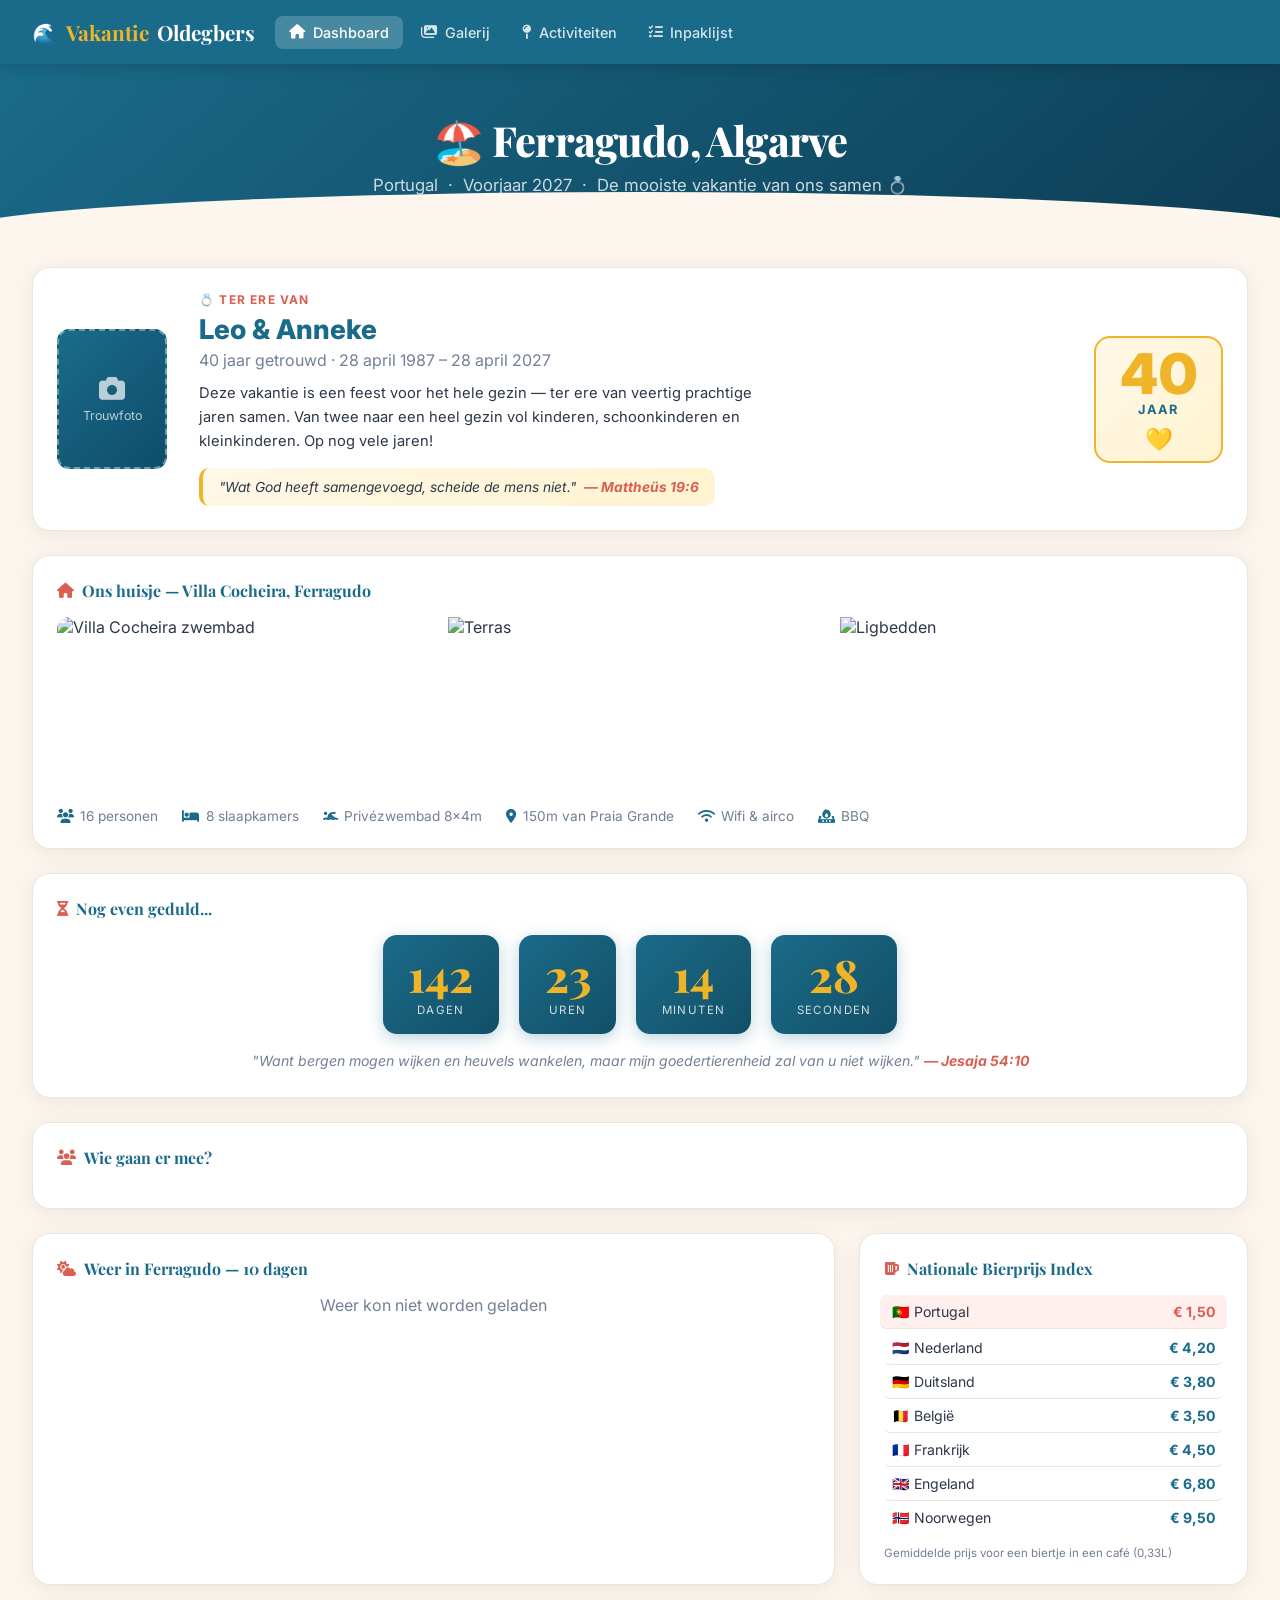
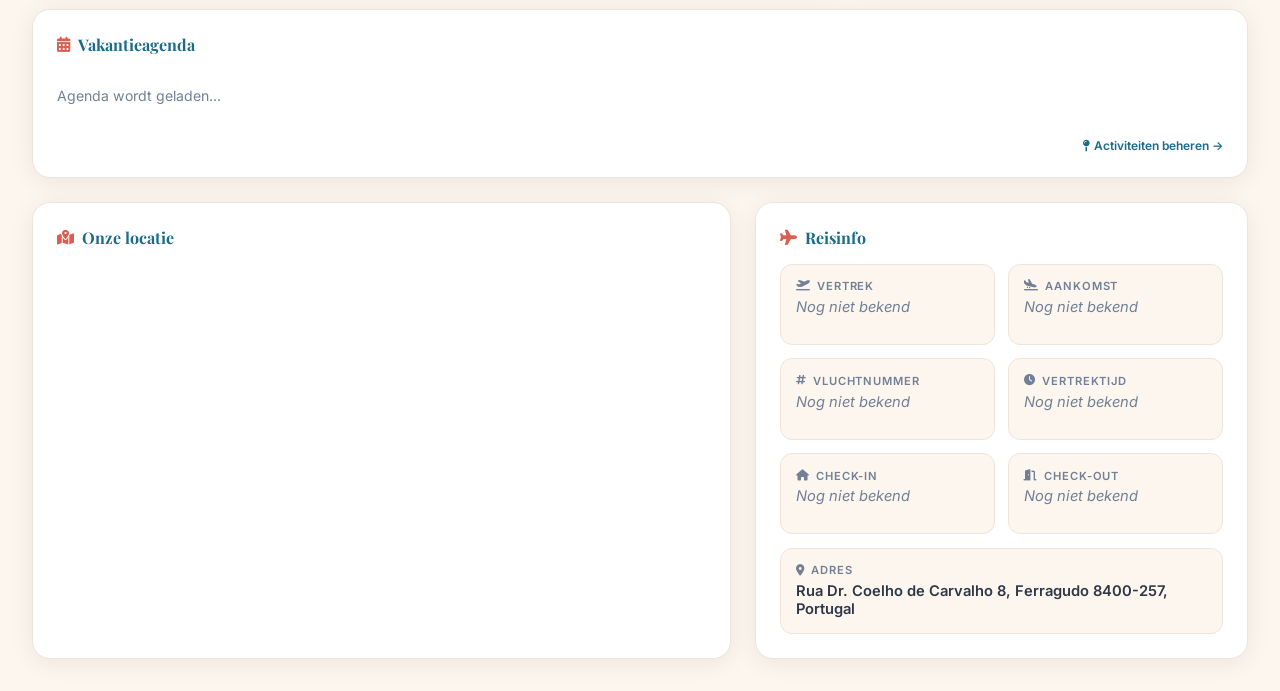
==== index.html @ ce7520d6 "Kaart uitzoomen tot Albufeira (zoom 10) Co-Authored-By: Claude Sonnet 4.6 <noreply@anthropic.com>" ====
<!DOCTYPE html>
<html lang="nl">
<head>
  <meta charset="UTF-8">
  <meta name="viewport" content="width=device-width, initial-scale=1.0">
  <title>Vakantie Oldegbers — Ferragudo 2027</title>
  <!-- PWA -->
  <link rel="manifest" href="manifest.json">
  <meta name="theme-color" content="#1A6B8A">
  <meta name="apple-mobile-web-app-capable" content="yes">
  <meta name="apple-mobile-web-app-status-bar-style" content="black-translucent">
  <meta name="apple-mobile-web-app-title" content="Vakantie">
  <link rel="apple-touch-icon" href="icons/icon.svg">
  <!-- Open Graph -->
  <meta property="og:title" content="Vakantie Oldegbers — Ferragudo 2027">
  <meta property="og:description" content="De familiepagina voor onze vakantie naar Ferragudo, Algarve! 🌊 Leo & Anneke 40 jaar getrouwd.">
  <meta property="og:image" content="https://villacocheira.com/wp-content/uploads/2018/09/Villa-Cocheira-Beach-House-Ferragudo-Pool-6-1.jpg">
  <meta property="og:url" content="https://vakantie.oldegbers.nl">
  <meta property="og:type" content="website">
  <meta property="og:locale" content="nl_NL">
  <meta name="twitter:card" content="summary_large_image">
  <link rel="preconnect" href="https://cdnjs.cloudflare.com">
  <link rel="preconnect" href="https://unpkg.com">
  <link rel="preconnect" href="https://api.open-meteo.com">
  <link rel="preconnect" href="https://tile.openstreetmap.org" crossorigin>
  <link rel="preconnect" href="https://fonts.googleapis.com">
  <link rel="preconnect" href="https://fonts.gstatic.com" crossorigin>
  <link rel="stylesheet" href="css/style.css">
  <link rel="stylesheet" href="https://unpkg.com/leaflet@1.9.4/dist/leaflet.css">
  <link rel="stylesheet" href="https://cdnjs.cloudflare.com/ajax/libs/font-awesome/6.5.0/css/all.min.css">
</head>
<body>

<nav>
  <a href="index.html" class="logo">🌊 <span>Vakantie</span> Oldegbers</a>
  <a href="index.html" class="nav-link active"><i class="fa fa-house"></i> Dashboard</a>
  <a href="gallery.html" class="nav-link"><i class="fa fa-images"></i> Galerij</a>
  <a href="activities.html" class="nav-link"><i class="fa fa-map-pin"></i> Activiteiten</a>
  <a href="checklist.html" class="nav-link"><i class="fa fa-list-check"></i> Inpaklijst</a>
</nav>

<div class="hero">
  <h1>🏖️ Ferragudo, Algarve</h1>
  <p>Portugal &nbsp;·&nbsp; Voorjaar 2027 &nbsp;·&nbsp; De mooiste vakantie van ons samen 💍</p>
</div>

<div class="container">
  <div class="dashboard-grid">

    <!-- JUBILEUM -->
    <div class="card jubileum-card" style="grid-column:span 12;">
      <div class="jubileum-inner" style="display:flex;align-items:center;gap:2rem;">
        <div style="position:relative;flex-shrink:0;cursor:pointer;" id="trouwfoto-wrap" title="Klik om trouwfoto toe te voegen">
          <div id="trouwfoto-placeholder" style="width:110px;height:140px;border-radius:12px;background:linear-gradient(135deg,var(--primary),#0e4d6b);display:flex;flex-direction:column;align-items:center;justify-content:center;color:rgba(255,255,255,0.7);font-size:0.78rem;gap:0.4rem;border:2px dashed rgba(255,255,255,0.4);">
            <i class="fa fa-camera" style="font-size:1.6rem;"></i>
            <span>Trouwfoto</span>
          </div>
          <img id="trouwfoto-img" src="" alt="Trouwfoto" style="display:none;width:110px;height:140px;border-radius:12px;object-fit:cover;box-shadow:0 4px 16px rgba(0,0,0,0.2);">
          <input type="file" id="trouwfoto-upload" accept="image/*" style="display:none">
        </div>
        <div style="flex:1;min-width:0;">
          <div style="font-size:0.75rem;text-transform:uppercase;letter-spacing:0.1em;color:var(--secondary);font-weight:700;margin-bottom:0.35rem;">💍 Ter ere van</div>
          <h2 style="font-size:1.7rem;font-weight:800;color:var(--primary);margin-bottom:0.25rem;">Leo & Anneke</h2>
          <div style="font-size:1rem;color:var(--text-light);margin-bottom:0.7rem;">40 jaar getrouwd · 28 april 1987 – 28 april 2027</div>
          <p style="color:var(--text);font-size:0.92rem;line-height:1.65;max-width:580px;">
            Deze vakantie is een feest voor het hele gezin — ter ere van veertig prachtige jaren samen.
            Van twee naar een heel gezin vol kinderen, schoonkinderen en kleinkinderen. Op nog vele jaren!
          </p>
          <div style="margin-top:0.9rem;padding:0.7rem 1rem;background:linear-gradient(135deg,#FFF8E7,#FFF3D0);border-radius:10px;border-left:4px solid var(--accent);display:inline-block;font-style:italic;font-size:0.86rem;color:var(--text);">
            "Wat God heeft samengevoegd, scheide de mens niet." &nbsp;<strong style="color:var(--secondary)">— Mattheüs 19:6</strong>
          </div>
        </div>
        <div class="jubileum-badge" style="text-align:center;flex-shrink:0;padding:0.5rem 1.5rem;background:linear-gradient(135deg,#FFF8E7,#FFF3D0);border-radius:16px;border:2px solid var(--accent);">
          <div style="font-size:3.5rem;font-weight:900;color:var(--accent);line-height:1;">40</div>
          <div style="font-size:0.8rem;font-weight:700;color:var(--primary);text-transform:uppercase;letter-spacing:0.1em;">jaar</div>
          <div style="margin-top:0.5rem;font-size:1.4rem;">💛</div>
        </div>
      </div>
    </div>

    <!-- ONS HUISJE -->
    <div class="card" style="grid-column:span 12;">
      <div class="card-title"><i class="fa fa-house"></i> Ons huisje — Villa Cocheira, Ferragudo</div>
      <div class="foto-strip">
        <img src="https://villacocheira.com/wp-content/uploads/2018/09/Villa-Cocheira-Beach-House-Ferragudo-Pool-6-1.jpg" alt="Villa Cocheira zwembad">
        <img src="https://villacocheira.com/wp-content/uploads/2018/09/Villa-Cocheira-Beach-House-Ferragudo-Terrace-5.jpg" alt="Terras">
        <img src="https://villacocheira.com/wp-content/uploads/2018/09/Villa-Cocheira-Beach-House-Ferragudo-Sunbeds.jpg" alt="Ligbedden">
      </div>
      <div style="display:flex;flex-wrap:wrap;gap:1.5rem;color:var(--text-light);font-size:0.85rem;">
        <div><i class="fa fa-users" style="color:var(--primary);margin-right:0.4rem;"></i>16 personen</div>
        <div><i class="fa fa-bed" style="color:var(--primary);margin-right:0.4rem;"></i>8 slaapkamers</div>
        <div><i class="fa fa-person-swimming" style="color:var(--primary);margin-right:0.4rem;"></i>Privézwembad 8×4m</div>
        <div><i class="fa fa-location-dot" style="color:var(--primary);margin-right:0.4rem;"></i>150m van Praia Grande</div>
        <div><i class="fa fa-wifi" style="color:var(--primary);margin-right:0.4rem;"></i>Wifi & airco</div>
        <div><i class="fa fa-fire-burner" style="color:var(--primary);margin-right:0.4rem;"></i>BBQ</div>
      </div>
    </div>

    <!-- AFTELTIMER -->
    <div class="card countdown-card">
      <div class="card-title"><i class="fa fa-hourglass-half"></i> Nog even geduld...</div>
      <div class="countdown-inner">
        <div class="countdown-unit"><div class="num" id="cd-dagen">--</div><div class="label">dagen</div></div>
        <div class="countdown-unit"><div class="num" id="cd-uren">--</div><div class="label">uren</div></div>
        <div class="countdown-unit"><div class="num" id="cd-min">--</div><div class="label">minuten</div></div>
        <div class="countdown-unit"><div class="num" id="cd-sec">--</div><div class="label">seconden</div></div>
      </div>
      <div class="quote-bar" id="dagelijks-quote"></div>
    </div>

    <!-- DEELNEMERS -->
    <div class="card deelnemers-card">
      <div class="card-title"><i class="fa fa-users"></i> Wie gaan er mee?</div>
      <div class="deelnemers-grid" id="deelnemers-grid">
        <!-- Gegenereerd door JS -->
      </div>
    </div>

    <!-- WEER -->
    <div class="card weer-card">
      <div class="card-title"><i class="fa fa-cloud-sun"></i> Weer in Ferragudo — 10 dagen</div>
      <div class="weer-grid" id="weer-grid">
        <div style="grid-column:span 5;text-align:center;color:var(--text-light);padding:2rem;">Weer wordt geladen...</div>
      </div>
      <div class="weer-refresh" id="weer-refresh-info"></div>
    </div>

    <!-- BIER INDEX -->
    <div class="card bier-card">
      <div class="card-title"><i class="fa fa-beer-mug-empty"></i> Nationale Bierprijs Index</div>
      <ul class="bier-list">
        <li class="highlight"><span class="land">🇵🇹 Portugal</span><span class="prijs">€ 1,50</span></li>
        <li><span class="land">🇳🇱 Nederland</span><span class="prijs">€ 4,20</span></li>
        <li><span class="land">🇩🇪 Duitsland</span><span class="prijs">€ 3,80</span></li>
        <li><span class="land">🇧🇪 België</span><span class="prijs">€ 3,50</span></li>
        <li><span class="land">🇫🇷 Frankrijk</span><span class="prijs">€ 4,50</span></li>
        <li><span class="land">🇬🇧 Engeland</span><span class="prijs">€ 6,80</span></li>
        <li><span class="land">🇳🇴 Noorwegen</span><span class="prijs">€ 9,50</span></li>
      </ul>
      <div style="font-size:0.72rem;color:var(--text-light);margin-top:0.75rem;">Gemiddelde prijs voor een biertje in een café (0,33L)</div>
    </div>

    <!-- VAKANTIEAGENDA -->
    <div class="card" style="grid-column:span 12;">
      <div class="card-title"><i class="fa fa-calendar-days"></i> Vakantieagenda</div>
      <div class="agenda-strip" id="agenda-strip">
        <div style="color:var(--text-light);font-size:0.88rem;padding:1rem 0;">Agenda wordt geladen...</div>
      </div>
      <div style="font-size:0.75rem;color:var(--text-light);margin-top:0.6rem;text-align:right;">
        <a href="activities.html" style="color:var(--primary);text-decoration:none;font-weight:600;">
          <i class="fa fa-map-pin"></i> Activiteiten beheren →
        </a>
      </div>
    </div>

    <!-- KAART -->
    <div class="card kaart-card">
      <div class="card-title"><i class="fa fa-map-location-dot"></i> Onze locatie</div>
      <div id="map"></div>
    </div>

    <!-- REISINFO -->
    <div class="card reisinfo-card">
      <div class="card-title"><i class="fa fa-plane"></i> Reisinfo</div>
      <div class="reisinfo-grid">
        <div class="reisinfo-item" data-sleutel="reisinfo_vertrek">
          <div class="ri-label"><i class="fa fa-plane-departure"></i> Vertrek</div>
          <div class="ri-value placeholder" id="ri-vertrek">Nog niet bekend</div>
          <div class="ri-edit-hint"><i class="fa fa-pen"></i> klik om te bewerken</div>
        </div>
        <div class="reisinfo-item" data-sleutel="reisinfo_aankomst">
          <div class="ri-label"><i class="fa fa-plane-arrival"></i> Aankomst</div>
          <div class="ri-value placeholder" id="ri-aankomst">Nog niet bekend</div>
          <div class="ri-edit-hint"><i class="fa fa-pen"></i> klik om te bewerken</div>
        </div>
        <div class="reisinfo-item" data-sleutel="reisinfo_vlucht">
          <div class="ri-label"><i class="fa fa-hashtag"></i> Vluchtnummer</div>
          <div class="ri-value placeholder" id="ri-vlucht">Nog niet bekend</div>
          <div class="ri-edit-hint"><i class="fa fa-pen"></i> klik om te bewerken</div>
        </div>
        <div class="reisinfo-item" data-sleutel="reisinfo_tijd">
          <div class="ri-label"><i class="fa fa-clock"></i> Vertrektijd</div>
          <div class="ri-value placeholder" id="ri-tijd">Nog niet bekend</div>
          <div class="ri-edit-hint"><i class="fa fa-pen"></i> klik om te bewerken</div>
        </div>
        <div class="reisinfo-item" data-sleutel="reisinfo_checkin">
          <div class="ri-label"><i class="fa fa-house"></i> Check-in</div>
          <div class="ri-value placeholder" id="ri-checkin">Nog niet bekend</div>
          <div class="ri-edit-hint"><i class="fa fa-pen"></i> klik om te bewerken</div>
        </div>
        <div class="reisinfo-item" data-sleutel="reisinfo_checkout">
          <div class="ri-label"><i class="fa fa-door-open"></i> Check-out</div>
          <div class="ri-value placeholder" id="ri-checkout">Nog niet bekend</div>
          <div class="ri-edit-hint"><i class="fa fa-pen"></i> klik om te bewerken</div>
        </div>
        <div class="reisinfo-item" style="grid-column:span 2;">
          <div class="ri-label"><i class="fa fa-location-dot"></i> Adres</div>
          <div class="ri-value">Rua Dr. Coelho de Carvalho 8, Ferragudo 8400-257, Portugal</div>
        </div>
      </div>
    </div>

  </div>
</div>

<script src="https://cdn.jsdelivr.net/npm/@supabase/supabase-js@2"></script>
<script src="js/config.js"></script>
<script src="js/app.js"></script>
<script src="https://unpkg.com/leaflet@1.9.4/dist/leaflet.js"></script>
<script>
// ---- TROUWFOTO ----
(async () => {
  const { data } = await db.from('instellingen').select('waarde').eq('sleutel','trouwfoto').single();
  if (data?.waarde) {
    document.getElementById('trouwfoto-img').src = data.waarde;
    document.getElementById('trouwfoto-img').style.display = 'block';
    document.getElementById('trouwfoto-placeholder').style.display = 'none';
  }
})();
document.getElementById('trouwfoto-wrap').addEventListener('click', () =>
  document.getElementById('trouwfoto-upload').click());
document.getElementById('trouwfoto-upload').addEventListener('change', async e => {
  const file = e.target.files[0];
  if (!file) return;
  const url = await uploadFoto('trouw', file);
  await db.from('instellingen').upsert({ sleutel: 'trouwfoto', waarde: url });
  document.getElementById('trouwfoto-img').src = url;
  document.getElementById('trouwfoto-img').style.display = 'block';
  document.getElementById('trouwfoto-placeholder').style.display = 'none';
});

// ---- COUNTDOWN ----
function updateCountdown() {
  const nu = new Date();
  const diff = VERTREKDATUM - nu;
  if (diff <= 0) {
    document.getElementById('cd-dagen').textContent = '🎉';
    document.getElementById('cd-uren').textContent = '🌊';
    document.getElementById('cd-min').textContent = '☀️';
    document.getElementById('cd-sec').textContent = '🍺';
    return;
  }
  const dagen = Math.floor(diff / 86400000);
  const uren  = Math.floor((diff % 86400000) / 3600000);
  const min   = Math.floor((diff % 3600000) / 60000);
  const sec   = Math.floor((diff % 60000) / 1000);
  document.getElementById('cd-dagen').textContent = String(dagen).padStart(2,'0');
  document.getElementById('cd-uren').textContent  = String(uren).padStart(2,'0');
  document.getElementById('cd-min').textContent   = String(min).padStart(2,'0');
  document.getElementById('cd-sec').textContent   = String(sec).padStart(2,'0');
}
setInterval(updateCountdown, 1000);
updateCountdown();

// ---- QUOTE ----
const q = getDagelijkseQuote();
document.getElementById('dagelijks-quote').innerHTML =
  `"${q.tekst}" <strong>— ${q.ref}</strong>`;

// ---- DEELNEMERS ----
let deelnemers = [];

async function laadDeelnemers() {
  const { data } = await db.from('deelnemers').select('*').order('id');
  deelnemers = data || [];
  renderDeelnemers();
}

function renderDeelnemers() {
  const grid = document.getElementById('deelnemers-grid');
  grid.innerHTML = '';
  deelnemers.forEach(d => {
    const el = document.createElement('div');
    el.className = 'deelnemer';
    el.innerHTML = d.foto_url
      ? `<img class="deelnemer-avatar" src="${d.foto_url}" alt="${d.naam}">`
      : `<div class="avatar-placeholder">${d.naam[0]}</div>`;
    el.innerHTML += `
      <div class="deelnemer-name">${d.naam}</div>
      <div class="upload-hint">📷 klik voor foto</div>
      <input type="file" class="deelnemer-upload" accept="image/*">
    `;
    el.querySelector('.deelnemer-upload').addEventListener('change', e => uploadProfielfoto(e, d.id));
    el.addEventListener('click', () => el.querySelector('.deelnemer-upload').click());
    grid.appendChild(el);
  });
}

async function uploadProfielfoto(e, id) {
  const file = e.target.files[0];
  if (!file) return;
  const url = await uploadFoto('profiel', file);
  await db.from('deelnemers').update({ foto_url: url }).eq('id', id);
  laadDeelnemers();
}
laadDeelnemers();

// ---- WEER ----
async function laadWeer() {
  const cacheKey = 'vakantie_weer_cache';
  const cacheTime = 'vakantie_weer_tijd';
  const nu = Date.now();
  const laatste = parseInt(localStorage.getItem(cacheTime) || '0');
  const heeftCache = localStorage.getItem(cacheKey);

  // Refresh alleen als ouder dan 1 uur (of elke ochtend)
  if (heeftCache && (nu - laatste) < 3600000) {
    renderWeer(JSON.parse(heeftCache));
    return;
  }

  try {
    const url = `https://api.open-meteo.com/v1/forecast?latitude=${LOCATIE.lat}&longitude=${LOCATIE.lng}&daily=weather_code,temperature_2m_max,temperature_2m_min,precipitation_probability_max&timezone=Europe%2FLisbon&forecast_days=10`;
    const res = await fetch(url);
    const data = await res.json();
    localStorage.setItem(cacheKey, JSON.stringify(data));
    localStorage.setItem(cacheTime, String(nu));
    renderWeer(data);
    document.getElementById('weer-refresh-info').textContent =
      `Bijgewerkt: ${new Date().toLocaleString('nl-NL')} · ververs elke ochtend om 07:00`;
  } catch {
    document.getElementById('weer-grid').innerHTML =
      '<div style="grid-column:span 5;text-align:center;color:var(--text-light)">Weer kon niet worden geladen</div>';
  }
}

function renderWeer(data) {
  const grid = document.getElementById('weer-grid');
  grid.innerHTML = '';
  const d = data.daily;
  for (let i = 0; i < 10; i++) {
    const { dag, datum } = formatDatum(d.time[i]);
    const div = document.createElement('div');
    div.className = 'weer-dag';
    div.innerHTML = `
      <div class="dag-naam">${dag}</div>
      <div class="datum">${datum}</div>
      <div class="icon">${weerIcon(d.weather_code[i])}</div>
      <div class="temp-max">${Math.round(d.temperature_2m_max[i])}°</div>
      <div class="temp-min">${Math.round(d.temperature_2m_min[i])}°</div>
      <div class="regen">💧 ${d.precipitation_probability_max[i]}%</div>
    `;
    grid.appendChild(div);
  }
  document.getElementById('weer-refresh-info').textContent =
    `Bijgewerkt: ${new Date(parseInt(localStorage.getItem('vakantie_weer_tijd'))).toLocaleString('nl-NL')}`;
}

laadWeer();

// Elke dag om 07:00 refreshen
function planeerWeerRefresh() {
  const nu = new Date();
  const morgen07 = new Date(nu);
  morgen07.setHours(7, 0, 0, 0);
  if (nu >= morgen07) morgen07.setDate(morgen07.getDate() + 1);
  const msNaar07 = morgen07 - nu;
  setTimeout(() => {
    localStorage.removeItem('vakantie_weer_tijd'); // force refresh
    laadWeer();
    setInterval(() => { localStorage.removeItem('vakantie_weer_tijd'); laadWeer(); }, 86400000);
  }, msNaar07);
}
planeerWeerRefresh();

// ---- KAART ----
const map = L.map('map').setView([37.105, -8.38], 10);
L.tileLayer('https://{s}.tile.openstreetmap.org/{z}/{x}/{y}.png', {
  attribution: '© OpenStreetMap'
}).addTo(map);

const huisIcon = L.divIcon({
  html: '<div style="font-size:2rem;filter:drop-shadow(0 2px 4px rgba(0,0,0,0.4))">🏠</div>',
  className: '',
  iconSize: [36, 36],
  iconAnchor: [18, 36],
});
L.marker([LOCATIE.lat, LOCATIE.lng], { icon: huisIcon })
  .addTo(map)
  .bindPopup('<strong>Ons huisje</strong><br>Ferragudo, Algarve, Portugal')
  .openPopup();

// ---- REISINFO ----
const REISINFO_VELDEN = [
  { id: 'ri-vertrek',  sleutel: 'reisinfo_vertrek' },
  { id: 'ri-aankomst', sleutel: 'reisinfo_aankomst' },
  { id: 'ri-vlucht',   sleutel: 'reisinfo_vlucht' },
  { id: 'ri-tijd',     sleutel: 'reisinfo_tijd' },
  { id: 'ri-checkin',  sleutel: 'reisinfo_checkin' },
  { id: 'ri-checkout', sleutel: 'reisinfo_checkout' },
];

async function laadReisinfo() {
  const sleutels = REISINFO_VELDEN.map(v => v.sleutel);
  const { data } = await db.from('instellingen').select('sleutel, waarde').in('sleutel', sleutels);
  (data || []).forEach(r => {
    const veld = REISINFO_VELDEN.find(v => v.sleutel === r.sleutel);
    if (!veld || !r.waarde) return;
    const el = document.getElementById(veld.id);
    if (el) { el.textContent = r.waarde; el.classList.remove('placeholder'); }
  });
}

function initReisinfoBewerkbaar() {
  document.querySelectorAll('.reisinfo-item[data-sleutel]').forEach(item => {
    item.addEventListener('click', () => {
      const sleutel = item.dataset.sleutel;
      const veld = REISINFO_VELDEN.find(v => v.sleutel === sleutel);
      if (!veld) return;
      const waardeEl = document.getElementById(veld.id);
      if (!waardeEl || item.querySelector('.ri-inline-input')) return; // al in edit

      const huidigeWaarde = waardeEl.classList.contains('placeholder') ? '' : waardeEl.textContent;
      const input = document.createElement('input');
      input.type = 'text';
      input.className = 'ri-inline-input';
      input.value = huidigeWaarde;
      input.placeholder = 'Typ hier...';
      waardeEl.replaceWith(input);
      input.focus();
      input.select();

      async function slaOp() {
        const waarde = input.value.trim();
        await db.from('instellingen').upsert({ sleutel, waarde }, { onConflict: 'sleutel' });
        const nieuweEl = document.createElement('div');
        nieuweEl.className = 'ri-value' + (waarde ? '' : ' placeholder');
        nieuweEl.id = veld.id;
        nieuweEl.textContent = waarde || 'Nog niet bekend';
        input.replaceWith(nieuweEl);
      }
      input.addEventListener('blur', slaOp);
      input.addEventListener('keydown', e => { if (e.key === 'Enter') { e.preventDefault(); input.blur(); } });
    });
  });
}
laadReisinfo();
initReisinfoBewerkbaar();

// ---- VAKANTIEAGENDA ----
async function laadAgenda() {
  const VERTREK = new Date('2027-04-28');
  const TERUG   = new Date('2027-05-05');

  const [{ data: activiteiten }, { data: notities }] = await Promise.all([
    db.from('activiteiten').select('naam, datum, categorie'),
    db.from('agenda_notities').select('datum, notitie'),
  ]);

  const actMap = {};
  (activiteiten || []).forEach(a => {
    if (!a.datum) return;
    const d = a.datum.slice(0, 10);
    if (!actMap[d]) actMap[d] = [];
    actMap[d].push(a);
  });

  const notitieMap = {};
  (notities || []).forEach(n => { notitieMap[n.datum] = n.notitie || ''; });

  const strip = document.getElementById('agenda-strip');
  strip.innerHTML = '';

  const dagNamen = ['zo','ma','di','wo','do','vr','za'];
  const maandNamen = ['jan','feb','mrt','apr','mei','jun','jul','aug','sep','okt','nov','dec'];

  let dag = new Date(VERTREK);
  let i = 0;
  while (dag <= TERUG) {
    const dateStr = dag.toISOString().slice(0, 10);
    const actsOpDag = actMap[dateStr] || [];
    const isEerste = i === 0;
    const isLaatste = dag.getTime() === TERUG.getTime();

    const el = document.createElement('div');
    el.className = 'agenda-dag' + (isEerste ? ' eerste' : isLaatste ? ' laatste' : '');

    let labelHtml = '';
    if (isEerste) labelHtml = `<div class="agenda-dag-label" style="color:var(--accent);">✈️ Vertrek</div>`;
    else if (isLaatste) labelHtml = `<div class="agenda-dag-label" style="color:var(--secondary);">🏠 Terug</div>`;
    else labelHtml = `<div class="agenda-dag-naam">${dagNamen[dag.getDay()]}</div>`;

    const actsHtml = actsOpDag.length
      ? actsOpDag.slice(0, 3).map(a =>
          `<div class="agenda-activiteit-pill">${a.categorie || '📍'} ${a.naam}</div>`
        ).join('')
      : `<div class="agenda-dag-leeg">Vrij</div>`;

    el.innerHTML = `
      ${labelHtml}
      <div class="agenda-dag-datum">${dag.getDate()} ${maandNamen[dag.getMonth()]}</div>
      <div class="agenda-dag-activiteiten">${actsHtml}</div>
      <textarea class="agenda-notitie-input" placeholder="📝 notitie..." rows="1">${notitieMap[dateStr] || ''}</textarea>
    `;

    // Notitie opslaan op blur
    const textarea = el.querySelector('.agenda-notitie-input');
    const ds = dateStr; // Closure
    textarea.addEventListener('click', e => e.stopPropagation());
    textarea.addEventListener('blur', async () => {
      const tekst = textarea.value.trim();
      if (tekst !== (notitieMap[ds] || '')) {
        await db.from('agenda_notities').upsert(
          { datum: ds, notitie: tekst },
          { onConflict: 'datum' }
        );
        notitieMap[ds] = tekst;
      }
    });
    textarea.addEventListener('keydown', e => {
      if (e.key === 'Enter' && !e.shiftKey) { e.preventDefault(); textarea.blur(); }
    });

    strip.appendChild(el);
    dag.setDate(dag.getDate() + 1);
    i++;
  }
}
laadAgenda();

async function laadActiviteitPins() {
  const { data } = await db.from('activiteiten').select('naam, lat, lng, categorie, datum');
  (data || []).forEach(a => {
    if (a.lat && a.lng) {
      L.marker([a.lat, a.lng], {
        icon: L.divIcon({
          html: `<div style="font-size:1.6rem;filter:drop-shadow(0 2px 4px rgba(0,0,0,0.3))">${a.categorie || '📍'}</div>`,
          className: '', iconSize: [28,28], iconAnchor: [14,28],
        })
      }).addTo(map).bindPopup(`<strong>${a.naam}</strong>${a.datum ? '<br>' + new Date(a.datum).toLocaleDateString('nl-NL') : ''}`);
    }
  });
}
laadActiviteitPins();
</script>

<nav class="mob-nav">
  <a href="index.html" class="active"><i class="fa fa-house"></i><span>Dashboard</span></a>
  <a href="gallery.html"><i class="fa fa-images"></i><span>Galerij</span></a>
  <a href="activities.html"><i class="fa fa-map-pin"></i><span>Activiteiten</span></a>
  <a href="checklist.html"><i class="fa fa-list-check"></i><span>Inpaklijst</span></a>
</nav>
</body>
</html>
---- css/style.css ----
@import url('https://fonts.googleapis.com/css2?family=Playfair+Display:wght@400;600;700;800&family=Inter:wght@400;500;600;700&display=swap');

:root {
  --bg: #FDF6EF;
  --primary: #1A6B8A;
  --primary-dark: #134f66;
  --secondary: #D95F52;
  --accent: #F0B429;
  --text: #2D3748;
  --text-light: #718096;
  --card: #FFFFFF;
  --border: #EDE5DC;
  --success: #38A169;
  --shadow: 0 4px 24px rgba(0,0,0,0.07);
  --shadow-hover: 0 8px 32px rgba(0,0,0,0.12);
  --radius: 18px;
  --nav-h: 64px;
  --mob-nav-h: 68px;
}

* { box-sizing: border-box; margin: 0; padding: 0; }

body {
  font-family: 'Inter', system-ui, sans-serif;
  background: var(--bg);
  color: var(--text);
  min-height: 100vh;
}

/* ── NAV DESKTOP ── */
nav {
  background: var(--primary);
  height: var(--nav-h);
  padding: 0 2rem;
  display: flex;
  align-items: center;
  gap: 0.25rem;
  box-shadow: 0 2px 16px rgba(0,0,0,0.18);
  position: sticky;
  top: 0;
  z-index: 100;
}
nav .logo {
  color: white;
  font-family: 'Playfair Display', serif;
  font-size: 1.3rem;
  font-weight: 700;
  text-decoration: none;
  display: flex;
  align-items: center;
  gap: 0.5rem;
  margin-right: 1rem;
  white-space: nowrap;
}
nav .logo span { color: var(--accent); }
nav a.nav-link {
  color: rgba(255,255,255,0.82);
  text-decoration: none;
  padding: 0.5rem 0.9rem;
  font-size: 0.9rem;
  font-weight: 500;
  border-radius: 8px;
  display: flex;
  align-items: center;
  gap: 0.45rem;
  transition: all 0.2s;
  white-space: nowrap;
}
nav a.nav-link:hover, nav a.nav-link.active {
  background: rgba(255,255,255,0.15);
  color: white;
}
nav a.nav-link.active { background: rgba(255,255,255,0.2); }

/* ── NAV MOBIEL (ONDERAAN) ── */
.mob-nav {
  display: none;
  position: fixed;
  bottom: 0; left: 0; right: 0;
  background: white;
  height: var(--mob-nav-h);
  border-top: 1px solid var(--border);
  z-index: 200;
  box-shadow: 0 -4px 20px rgba(0,0,0,0.1);
}
.mob-nav a {
  flex: 1;
  display: flex;
  flex-direction: column;
  align-items: center;
  justify-content: center;
  gap: 0.25rem;
  text-decoration: none;
  color: var(--text-light);
  font-size: 0.68rem;
  font-weight: 600;
  padding: 0.5rem 0;
  transition: color 0.2s;
  position: relative;
}
.mob-nav a i { font-size: 1.25rem; }
.mob-nav a.active, .mob-nav a:hover { color: var(--primary); }
.mob-nav a.active i { color: var(--primary); }
.mob-nav a.active::after {
  content: '';
  position: absolute;
  top: 0; left: 22%; right: 22%;
  height: 3px;
  background: var(--primary);
  border-radius: 0 0 4px 4px;
}

/* ── HERO ── */
.hero {
  background: linear-gradient(140deg, var(--primary) 0%, #0d3d54 100%);
  color: white;
  padding: 3rem 2rem 2.5rem;
  text-align: center;
  position: relative;
  overflow: hidden;
}
.hero::before {
  content: '';
  position: absolute;
  bottom: -1px; left: 0; right: 0;
  height: 44px;
  background: var(--bg);
  clip-path: ellipse(55% 100% at 50% 100%);
}
.hero h1 {
  font-family: 'Playfair Display', serif;
  font-size: 2.6rem;
  font-weight: 800;
  margin-bottom: 0.5rem;
  letter-spacing: -0.02em;
}
.hero p { color: rgba(255,255,255,0.78); font-size: 1.05rem; }

/* ── PAGE HEADER ── */
.page-header {
  background: linear-gradient(140deg, var(--primary) 0%, #0d3d54 100%);
  color: white;
  padding: 2rem;
}
.page-header h1 {
  font-family: 'Playfair Display', serif;
  font-size: 1.9rem;
  font-weight: 700;
}
.page-header p { color: rgba(255,255,255,0.75); margin-top: 0.3rem; }

/* ── CONTAINER ── */
.container { max-width: 1400px; margin: 0 auto; padding: 2rem; }

/* ── DASHBOARD GRID ── */
.dashboard-grid {
  display: grid;
  grid-template-columns: repeat(12, 1fr);
  gap: 1.5rem;
}

/* ── CARDS ── */
.card {
  background: var(--card);
  border-radius: var(--radius);
  padding: 1.5rem;
  box-shadow: var(--shadow);
  border: 1px solid var(--border);
  transition: box-shadow 0.2s;
}
.card-title {
  font-family: 'Playfair Display', serif;
  font-size: 1rem;
  font-weight: 700;
  color: var(--primary);
  margin-bottom: 1rem;
  display: flex;
  align-items: center;
  gap: 0.5rem;
}
.card-title i { color: var(--secondary); font-size: 0.95rem; }

/* ── JUBILEUM ── */
.jubileum-card { grid-column: span 12; }

/* ── COUNTDOWN ── */
.countdown-card { grid-column: span 12; }
.countdown-inner {
  display: flex;
  justify-content: center;
  gap: 1.25rem;
  flex-wrap: wrap;
}
.countdown-unit {
  text-align: center;
  background: linear-gradient(135deg, var(--primary), var(--primary-dark));
  color: white;
  border-radius: 14px;
  padding: 1.1rem 1.6rem;
  min-width: 90px;
  box-shadow: 0 4px 16px rgba(26,107,138,0.3);
}
.countdown-unit .num {
  font-family: 'Playfair Display', serif;
  font-size: 2.8rem;
  font-weight: 800;
  line-height: 1;
  color: var(--accent);
}
.countdown-unit .label {
  font-size: 0.72rem;
  text-transform: uppercase;
  letter-spacing: 0.12em;
  opacity: 0.8;
  margin-top: 0.3rem;
}
.quote-bar {
  text-align: center;
  margin-top: 1rem;
  font-style: italic;
  color: var(--text-light);
  font-size: 0.88rem;
  line-height: 1.6;
}
.quote-bar strong { color: var(--secondary); }

/* ── DEELNEMERS ── */
.deelnemers-card { grid-column: span 12; }
.deelnemers-grid {
  display: flex;
  flex-wrap: wrap;
  gap: 1.25rem;
}
.deelnemer {
  display: flex;
  flex-direction: column;
  align-items: center;
  gap: 0.4rem;
  cursor: pointer;
}
.deelnemer-avatar {
  width: 76px; height: 76px;
  border-radius: 50%;
  object-fit: cover;
  border: 3px solid var(--border);
  transition: border-color 0.2s, transform 0.2s;
}
.deelnemer:hover .deelnemer-avatar { border-color: var(--primary); transform: scale(1.05); }
.deelnemer-name { font-size: 0.82rem; font-weight: 600; color: var(--text); text-align: center; }
.upload-hint { font-size: 0.68rem; color: var(--text-light); }
.deelnemer-upload { display: none; }
.avatar-placeholder {
  width: 76px; height: 76px;
  border-radius: 50%;
  background: linear-gradient(135deg, var(--primary), #2d8fb5);
  display: flex; align-items: center; justify-content: center;
  font-family: 'Playfair Display', serif;
  font-size: 1.7rem; font-weight: 700; color: white;
  border: 3px solid var(--border);
  transition: border-color 0.2s, transform 0.2s;
}
.deelnemer:hover .avatar-placeholder { border-color: var(--primary); transform: scale(1.05); }

/* ── WEER ── */
.weer-card { grid-column: span 8; }
.weer-grid {
  display: grid;
  grid-template-columns: repeat(5, 1fr);
  gap: 0.6rem;
}
.weer-dag {
  text-align: center;
  background: var(--bg);
  border-radius: 12px;
  padding: 0.75rem 0.4rem;
  border: 1px solid var(--border);
}
.weer-dag .dag-naam { font-size: 0.72rem; font-weight: 700; color: var(--text-light); text-transform: uppercase; }
.weer-dag .datum { font-size: 0.68rem; color: var(--text-light); margin-bottom: 0.3rem; }
.weer-dag .icon { font-size: 1.6rem; margin: 0.3rem 0; }
.weer-dag .temp-max { font-size: 1rem; font-weight: 700; color: var(--secondary); }
.weer-dag .temp-min { font-size: 0.8rem; color: var(--text-light); }
.weer-dag .regen { font-size: 0.68rem; color: var(--primary); margin-top: 0.25rem; }
.weer-refresh { font-size: 0.72rem; color: var(--text-light); text-align: right; margin-top: 0.75rem; }

/* ── BIER INDEX ── */
.bier-card { grid-column: span 4; }
.bier-list { list-style: none; }
.bier-list li {
  display: flex; justify-content: space-between; align-items: center;
  padding: 0.5rem 0.5rem;
  border-bottom: 1px solid var(--border);
  font-size: 0.88rem;
  border-radius: 6px;
}
.bier-list li:last-child { border-bottom: none; }
.bier-list .land { display: flex; align-items: center; gap: 0.5rem; }
.bier-list .prijs { font-weight: 700; color: var(--primary); }
.bier-list li.highlight { background: #FFF0EE; padding: 0.5rem 0.75rem; margin: 0.15rem -0.25rem; }
.bier-list .highlight .prijs { color: var(--secondary); }

/* ── KAART ── */
.kaart-card { grid-column: span 7; min-height: 400px; }
#map { height: 350px; border-radius: 12px; overflow: hidden; }

/* ── REISINFO ── */
.reisinfo-card { grid-column: span 5; }
.reisinfo-grid { display: grid; grid-template-columns: 1fr 1fr; gap: 0.85rem; }
.reisinfo-item {
  background: var(--bg);
  border-radius: 12px;
  padding: 0.9rem;
  border: 1px solid var(--border);
}
.reisinfo-item .ri-label {
  font-size: 0.7rem; text-transform: uppercase; letter-spacing: 0.08em;
  color: var(--text-light); font-weight: 600; margin-bottom: 0.3rem;
  display: flex; align-items: center; gap: 0.4rem;
}
.reisinfo-item .ri-value { font-size: 0.92rem; font-weight: 600; color: var(--text); }
.reisinfo-item .ri-value.placeholder { color: var(--text-light); font-style: italic; font-weight: 400; }

/* ── BUTTONS ── */
.btn {
  display: inline-flex; align-items: center; gap: 0.5rem;
  padding: 0.6rem 1.25rem;
  border-radius: 10px;
  font-size: 0.88rem; font-weight: 600;
  cursor: pointer; border: none;
  transition: all 0.2s;
  text-decoration: none;
  font-family: 'Inter', sans-serif;
}
.btn-primary { background: var(--primary); color: white; }
.btn-primary:hover { background: var(--primary-dark); transform: translateY(-1px); box-shadow: 0 4px 12px rgba(26,107,138,0.3); }
.btn-secondary { background: var(--secondary); color: white; }
.btn-secondary:hover { background: #c04d42; }
.btn-outline { background: transparent; color: var(--primary); border: 2px solid var(--primary); }
.btn-outline:hover { background: var(--primary); color: white; }
.btn-sm { padding: 0.4rem 0.85rem; font-size: 0.8rem; }

/* ── TABS (inpaklijst) ── */
.tabs {
  display: flex;
  gap: 0.5rem;
  margin-bottom: 1.5rem;
  background: var(--border);
  border-radius: 12px;
  padding: 0.3rem;
}
.tab-btn {
  flex: 1;
  padding: 0.65rem 1rem;
  border: none;
  border-radius: 9px;
  font-size: 0.9rem;
  font-weight: 600;
  cursor: pointer;
  transition: all 0.2s;
  background: transparent;
  color: var(--text-light);
  font-family: 'Inter', sans-serif;
}
.tab-btn.active {
  background: white;
  color: var(--primary);
  box-shadow: 0 2px 8px rgba(0,0,0,0.1);
}

/* ── GALLERY ── */
.gallery-grid {
  display: grid;
  grid-template-columns: repeat(auto-fill, minmax(220px, 1fr));
  gap: 1rem;
}
.gallery-item {
  border-radius: 14px; overflow: hidden;
  aspect-ratio: 4/3; position: relative;
  cursor: pointer; box-shadow: var(--shadow);
  transition: box-shadow 0.2s, transform 0.2s;
}
.gallery-item:hover { box-shadow: var(--shadow-hover); transform: translateY(-2px); }
.gallery-item img { width: 100%; height: 100%; object-fit: cover; transition: transform 0.3s; }
.gallery-item:hover img { transform: scale(1.04); }
.gallery-item .overlay {
  position: absolute; inset: 0;
  background: rgba(0,0,0,0.35);
  opacity: 0; transition: opacity 0.3s;
  display: flex; align-items: center; justify-content: center;
}
.gallery-item:hover .overlay { opacity: 1; }
.gallery-upload-box {
  border: 2px dashed var(--border);
  border-radius: 14px; padding: 3rem;
  text-align: center; cursor: pointer;
  color: var(--text-light); transition: all 0.2s;
}
.gallery-upload-box:hover { border-color: var(--primary); color: var(--primary); background: #f0f8ff; }

/* ── ACTIVITEITEN ── */
.activity-card {
  background: var(--card); border-radius: var(--radius);
  padding: 1.25rem; box-shadow: var(--shadow);
  border: 1px solid var(--border); margin-bottom: 1rem;
  transition: box-shadow 0.2s;
}
.activity-card:hover { box-shadow: var(--shadow-hover); }
.activity-header { display: flex; justify-content: space-between; align-items: flex-start; margin-bottom: 0.75rem; }
.activity-title { font-size: 1.05rem; font-weight: 700; font-family: 'Playfair Display', serif; }
.activity-meta { font-size: 0.82rem; color: var(--text-light); margin-top: 0.25rem; line-height: 1.5; }
.activity-tag {
  background: var(--bg); color: var(--primary);
  border: 1px solid var(--border); border-radius: 20px;
  padding: 0.2rem 0.7rem; font-size: 0.75rem; font-weight: 600;
}
.activity-cost { font-weight: 700; color: var(--secondary); }
.deelnemers-check { display: flex; flex-wrap: wrap; gap: 0.4rem; margin-top: 0.75rem; }
.check-person {
  display: flex; align-items: center; gap: 0.4rem;
  background: var(--bg); border: 1.5px solid var(--border);
  border-radius: 20px; padding: 0.22rem 0.65rem;
  font-size: 0.78rem; cursor: pointer; transition: all 0.2s;
}
.check-person input { display: none; }
.check-person.checked { background: #EBF8EE; border-color: var(--success); color: var(--success); }
.check-person .dot {
  width: 7px; height: 7px; border-radius: 50%;
  background: var(--border); transition: background 0.2s;
}
.check-person.checked .dot { background: var(--success); }

/* ── MODAL ── */
.modal-overlay {
  position: fixed; inset: 0;
  background: rgba(0,0,0,0.45);
  z-index: 1000; display: flex;
  align-items: center; justify-content: center;
  padding: 1rem; opacity: 0;
  pointer-events: none; transition: opacity 0.2s;
}
.modal-overlay.open { opacity: 1; pointer-events: all; }
.modal {
  background: white; border-radius: var(--radius);
  padding: 2rem; width: 100%; max-width: 500px;
  max-height: 90vh; overflow-y: auto;
  transform: translateY(20px); transition: transform 0.2s;
  box-shadow: 0 20px 60px rgba(0,0,0,0.2);
}
.modal-overlay.open .modal { transform: translateY(0); }
.modal h2 {
  font-family: 'Playfair Display', serif;
  margin-bottom: 1.5rem; color: var(--primary);
}
.form-group { margin-bottom: 1rem; }
.form-group label { display: block; font-size: 0.83rem; font-weight: 600; margin-bottom: 0.4rem; color: var(--text); }
.form-group input, .form-group textarea, .form-group select {
  width: 100%; padding: 0.65rem 0.9rem;
  border: 1.5px solid var(--border); border-radius: 10px;
  font-size: 0.9rem; font-family: 'Inter', sans-serif;
  background: white; transition: border-color 0.2s;
}
.form-group input:focus, .form-group textarea:focus, .form-group select:focus {
  outline: none; border-color: var(--primary);
}
.form-row { display: grid; grid-template-columns: 1fr 1fr; gap: 1rem; }
.modal-footer { display: flex; justify-content: flex-end; gap: 0.75rem; margin-top: 1.5rem; }

/* ── CHECKLIST ── */
.checklist-section { margin-bottom: 2rem; }
.checklist-section-title {
  font-family: 'Playfair Display', serif;
  font-size: 1rem; font-weight: 700;
  color: var(--primary); margin-bottom: 0.75rem;
  display: flex; align-items: center; gap: 0.5rem;
}
.checklist-items { display: grid; grid-template-columns: repeat(auto-fill, minmax(280px, 1fr)); gap: 0.5rem; }
.check-item {
  display: flex; align-items: center; gap: 0.75rem;
  padding: 0.65rem 1rem;
  background: white; border: 1.5px solid var(--border);
  border-radius: 12px; cursor: pointer;
  transition: all 0.2s; user-select: none;
}
.check-item:hover { border-color: var(--primary); transform: translateX(2px); }
.check-item.done { background: #F0FFF4; border-color: #9AE6B4; }
.check-item.done .check-label { text-decoration: line-through; color: var(--text-light); }
.check-box {
  width: 20px; height: 20px; border-radius: 6px;
  border: 2px solid var(--border); display: flex;
  align-items: center; justify-content: center;
  flex-shrink: 0; transition: all 0.2s;
  font-size: 0.75rem; color: white;
}
.check-item.done .check-box { background: var(--success); border-color: var(--success); }
.progress-bar-wrap { background: var(--border); border-radius: 99px; height: 8px; margin: 0.5rem 0 1.5rem; overflow: hidden; }
.progress-bar { height: 8px; background: linear-gradient(90deg, var(--primary), var(--secondary)); border-radius: 99px; transition: width 0.4s ease; }

/* ── LIGHTBOX ── */
.lightbox {
  position: fixed; inset: 0;
  background: rgba(0,0,0,0.92); z-index: 2000;
  display: flex; align-items: center; justify-content: center;
  opacity: 0; pointer-events: none; transition: opacity 0.3s;
}
.lightbox.open { opacity: 1; pointer-events: all; }
.lightbox img { max-width: 90vw; max-height: 90vh; border-radius: 10px; object-fit: contain; }
.lightbox-close {
  position: absolute; top: 1.5rem; right: 1.5rem;
  color: white; font-size: 2rem;
  cursor: pointer; background: none; border: none;
}

/* ── HUISJE FOTO STRIP ── */
.foto-strip {
  display: grid;
  grid-template-columns: repeat(3, 1fr);
  gap: 0.5rem;
  height: 175px;
  border-radius: 12px;
  overflow: hidden;
  margin-bottom: 1rem;
}
.foto-strip img { width: 100%; height: 100%; object-fit: cover; display: block; }

/* ── CHECKLIST EXPANDED ITEM ── */
.check-item-expanded {
  background: white;
  border: 1.5px solid var(--border);
  border-radius: 14px;
  padding: 1rem;
  margin-bottom: 0.75rem;
  transition: box-shadow 0.2s;
}
.check-item-expanded:hover { box-shadow: var(--shadow); }
.check-item-header {
  display: flex; justify-content: space-between; align-items: center;
  margin-bottom: 0.6rem;
}
.check-item-naam { font-weight: 600; font-size: 0.95rem; color: var(--text); }
.check-persons { display: flex; flex-wrap: wrap; gap: 0.4rem; }

/* ── FILTER KNOPPEN ACTIEF ── */
.filter-btn.active {
  background: var(--primary) !important;
  color: white !important;
  border-color: var(--primary) !important;
}

/* ── FILTER SCROLLRIJ (activiteiten mobiel) ── */
.filter-scroll {
  display: flex;
  gap: 0.5rem;
  overflow-x: auto;
  -webkit-overflow-scrolling: touch;
  padding-bottom: 0.3rem;
  scrollbar-width: none;
  flex-wrap: nowrap;
}
.filter-scroll::-webkit-scrollbar { display: none; }
.filter-scroll .filter-btn { flex-shrink: 0; white-space: nowrap; }

/* ── PAGE HEADER (verbeterd) ── */
.page-header {
  border-bottom: 4px solid var(--secondary);
}

/* ── EMOJI REACTIES ── */
.reacties-rij {
  display: flex;
  gap: 0.4rem;
  flex-wrap: wrap;
  margin-top: 0.75rem;
  padding-top: 0.65rem;
  border-top: 1px solid var(--border);
}
.reactie-btn {
  display: inline-flex;
  align-items: center;
  gap: 0.3rem;
  padding: 0.28rem 0.65rem;
  border: 1.5px solid var(--border);
  border-radius: 20px;
  background: var(--bg);
  font-size: 0.85rem;
  font-weight: 600;
  cursor: pointer;
  transition: all 0.18s;
  color: var(--text);
  font-family: 'Inter', sans-serif;
  line-height: 1;
}
.reactie-btn:hover { border-color: var(--primary); background: rgba(26,107,138,0.06); }
.reactie-btn.actief { background: rgba(26,107,138,0.1); border-color: var(--primary); color: var(--primary); }
.reactie-count { font-size: 0.78rem; font-weight: 700; color: inherit; }

/* ── REISINFO BEWERKBAAR ── */
.reisinfo-item { cursor: pointer; }
.reisinfo-item:hover { background: rgba(26,107,138,0.04); }
.reisinfo-item:hover .ri-edit-hint { opacity: 1; }
.ri-edit-hint {
  font-size: 0.63rem;
  color: var(--primary);
  opacity: 0;
  transition: opacity 0.2s;
  margin-top: 0.1rem;
  display: flex;
  align-items: center;
  gap: 0.25rem;
}
.ri-inline-input {
  width: 100%;
  padding: 0.25rem 0.4rem;
  border: 1.5px solid var(--primary);
  border-radius: 6px;
  font-size: 0.92rem;
  font-weight: 600;
  font-family: 'Inter', sans-serif;
  background: white;
  color: var(--text);
  margin-top: 0.15rem;
}
.ri-inline-input:focus { outline: none; }

/* ── AGENDA NOTITIE ── */
.agenda-notitie-input {
  width: 100%;
  font-size: 0.71rem;
  border: none;
  border-bottom: 1.5px dashed var(--border);
  border-radius: 0;
  padding: 0.2rem 0;
  font-family: 'Inter', sans-serif;
  resize: none;
  background: transparent;
  color: var(--text-light);
  line-height: 1.45;
  margin-top: 0.45rem;
  transition: all 0.2s;
  overflow: hidden;
  min-height: 1.4em;
}
.agenda-notitie-input:focus {
  outline: none;
  border-bottom-color: var(--primary);
  color: var(--text);
  background: rgba(26,107,138,0.04);
  border-radius: 4px;
  padding: 0.2rem 0.3rem;
}
.agenda-notitie-input::placeholder { color: var(--border); font-style: italic; }

/* ── LOCATIE ZOEK SUGGESTIES ── */
#locatie-suggesties > div:last-child { border-bottom: none; }

/* ── VAKANTIEAGENDA ── */
.agenda-strip {
  display: flex;
  gap: 0.75rem;
  overflow-x: auto;
  padding-bottom: 0.5rem;
  -webkit-overflow-scrolling: touch;
  scrollbar-width: none;
}
.agenda-strip::-webkit-scrollbar { display: none; }
.agenda-dag {
  flex-shrink: 0;
  min-width: 136px;
  background: var(--bg);
  border: 1.5px solid var(--border);
  border-radius: 14px;
  padding: 0.9rem;
  transition: box-shadow 0.2s, border-color 0.2s;
}
.agenda-dag:hover { box-shadow: var(--shadow); border-color: var(--primary); }
.agenda-dag.eerste {
  border-color: var(--accent);
  background: linear-gradient(135deg, #FFFBEE, #FFF8D6);
}
.agenda-dag.laatste {
  border-color: var(--secondary);
  background: linear-gradient(135deg, #FFF5F4, #FFECEA);
}
.agenda-dag-label {
  font-size: 0.68rem; text-transform: uppercase;
  letter-spacing: 0.1em; color: var(--text-light);
  font-weight: 700; margin-bottom: 0.1rem;
}
.agenda-dag-naam {
  font-size: 0.8rem; font-weight: 700;
  color: var(--text-light); text-transform: uppercase;
  letter-spacing: 0.06em;
}
.agenda-dag-datum {
  font-family: 'Playfair Display', serif;
  font-size: 1.5rem; font-weight: 800;
  color: var(--text); line-height: 1.1; margin: 0.15rem 0;
}
.agenda-dag-activiteiten { margin-top: 0.5rem; display: flex; flex-direction: column; gap: 0.25rem; }
.agenda-activiteit-pill {
  font-size: 0.72rem; color: var(--primary); font-weight: 600;
  background: rgba(26,107,138,0.09); border-radius: 6px;
  padding: 0.15rem 0.45rem; white-space: nowrap;
  overflow: hidden; text-overflow: ellipsis;
}
.agenda-dag-leeg { font-size: 0.75rem; color: var(--border); font-style: italic; margin-top: 0.4rem; }

/* ── RESPONSIVE ── */
@media (max-width: 1024px) {
  .weer-card { grid-column: span 12; }
  .bier-card { grid-column: span 12; }
  .kaart-card { grid-column: span 12; }
  .reisinfo-card { grid-column: span 12; }
}

@media (max-width: 768px) {
  body { padding-bottom: var(--mob-nav-h); }

  /* Desktop nav verbergen, mobiel nav tonen */
  nav { display: none; }
  .mob-nav { display: flex; }

  .hero { padding: 2rem 1rem 2rem; }
  .hero h1 { font-size: 1.9rem; }
  .hero p { font-size: 0.9rem; }

  .container { padding: 1rem; }
  .dashboard-grid { gap: 1rem; }

  .countdown-card, .deelnemers-card, .jubileum-card,
  .weer-card, .bier-card, .kaart-card, .reisinfo-card { grid-column: span 12; }

  .countdown-inner { gap: 0.75rem; }
  .countdown-unit { padding: 0.9rem 1.1rem; min-width: 72px; }
  .countdown-unit .num { font-size: 2.1rem; }

  .weer-grid { grid-template-columns: repeat(5, minmax(60px, 1fr)); overflow-x: auto; }

  .reisinfo-grid { grid-template-columns: 1fr 1fr; }

  .form-row { grid-template-columns: 1fr; }

  #map { height: 280px; }
  #mini-map { height: 220px; }

  .checklist-items { grid-template-columns: 1fr; }

  .foto-strip {
    display: flex;
    overflow-x: auto;
    height: 150px;
    gap: 0.4rem;
    scroll-snap-type: x mandatory;
    -webkit-overflow-scrolling: touch;
    border-radius: 10px;
  }
  .foto-strip img { width: 76vw; flex-shrink: 0; scroll-snap-align: start; height: 100%; border-radius: 0; }

  .gallery-grid { grid-template-columns: repeat(2, 1fr); }

  /* Activiteiten layout op mobiel */
  .activities-layout { grid-template-columns: 1fr !important; }
  .map-sticky { position: static !important; }

  /* Page header mobiel */
  .page-header { padding: 1.25rem 1rem; }
  .page-header h1 { font-size: 1.4rem; }

  /* Jubileum kaart mobiel */
  .jubileum-inner { flex-direction: column !important; gap: 1.25rem !important; }
  .jubileum-badge { display: none !important; }

  /* Activiteiten filter op mobiel — horizontaal scrollen */
  .activities-toolbar { flex-direction: column !important; align-items: stretch !important; }
  .activities-toolbar .btn { align-self: flex-start; }
}

@media (max-width: 480px) {
  .hero h1 { font-size: 1.6rem; }
  .countdown-unit .num { font-size: 1.8rem; }
  .countdown-unit { min-width: 62px; padding: 0.75rem 0.8rem; }
  .gallery-grid { grid-template-columns: repeat(2, 1fr); gap: 0.6rem; }
  .deelnemers-grid { gap: 0.75rem; }
  .avatar-placeholder, .deelnemer-avatar { width: 64px; height: 64px; }
  .reisinfo-grid { grid-template-columns: 1fr; }
}
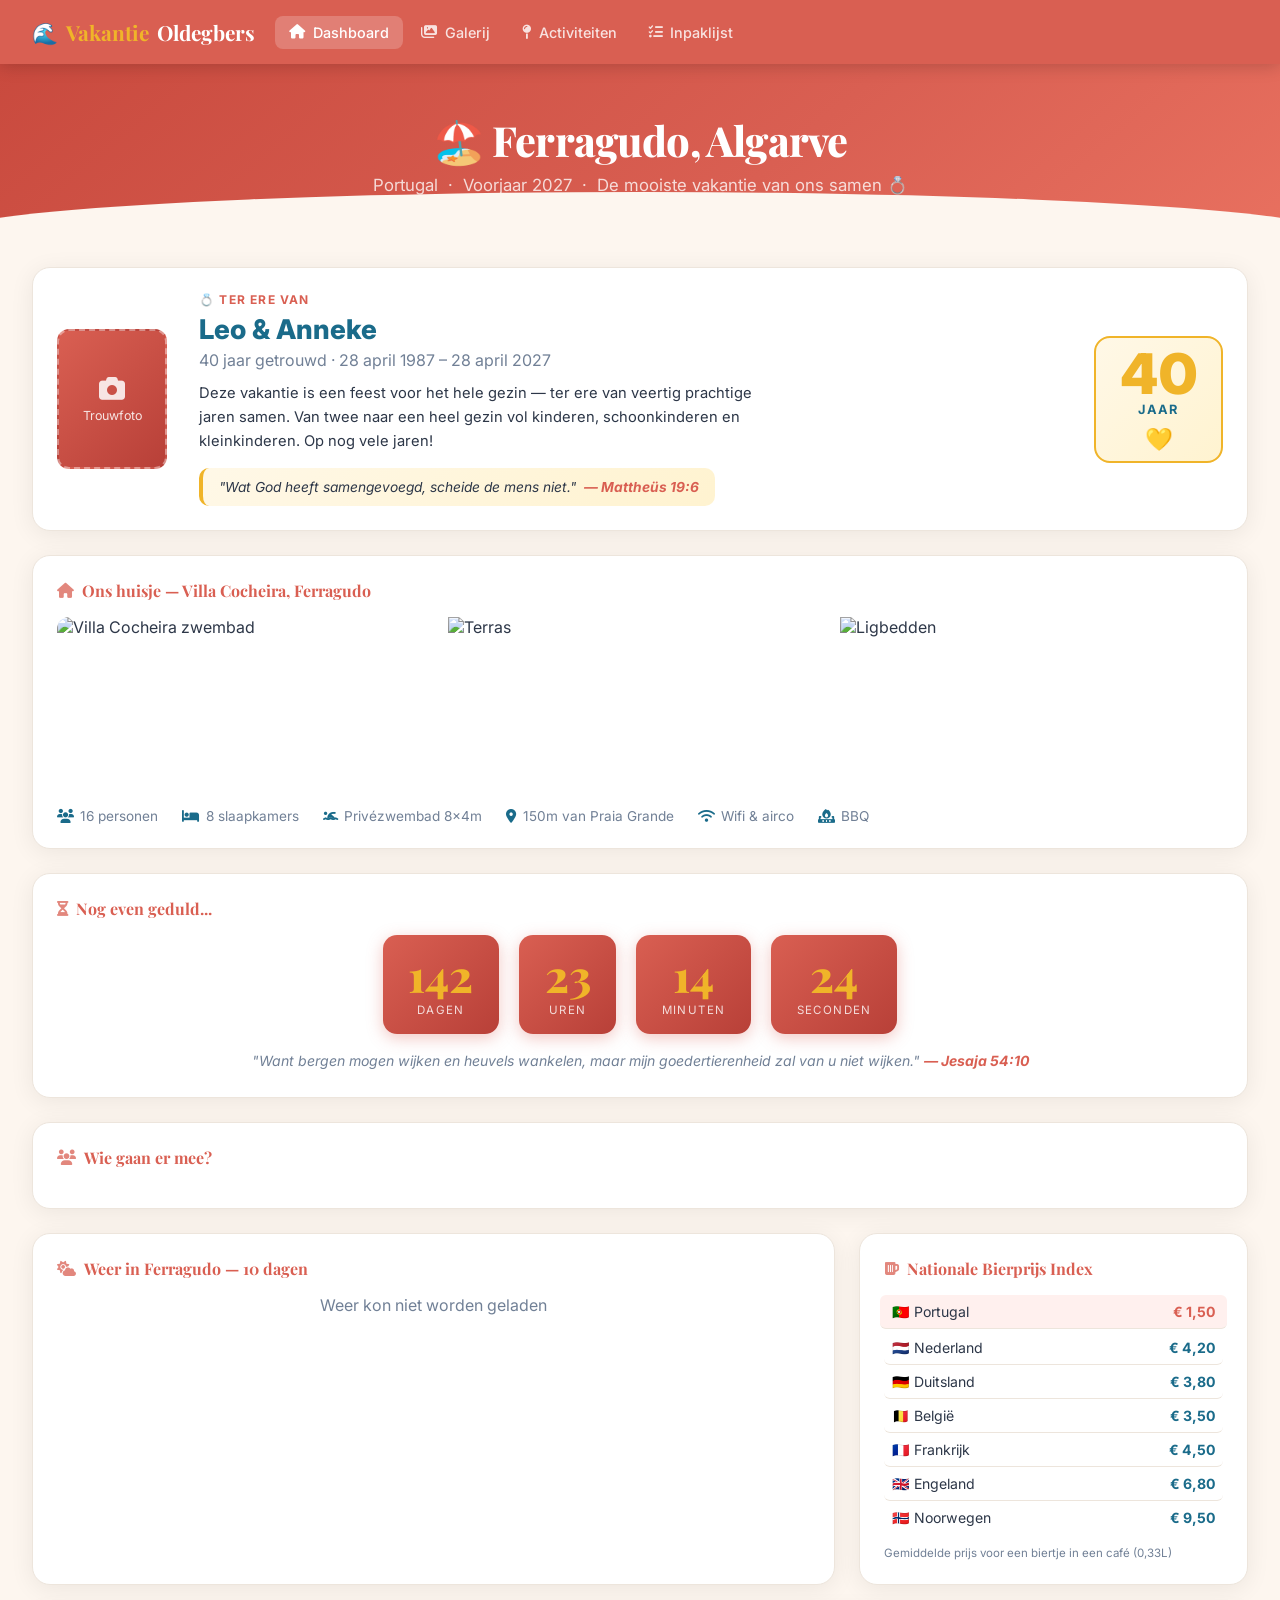
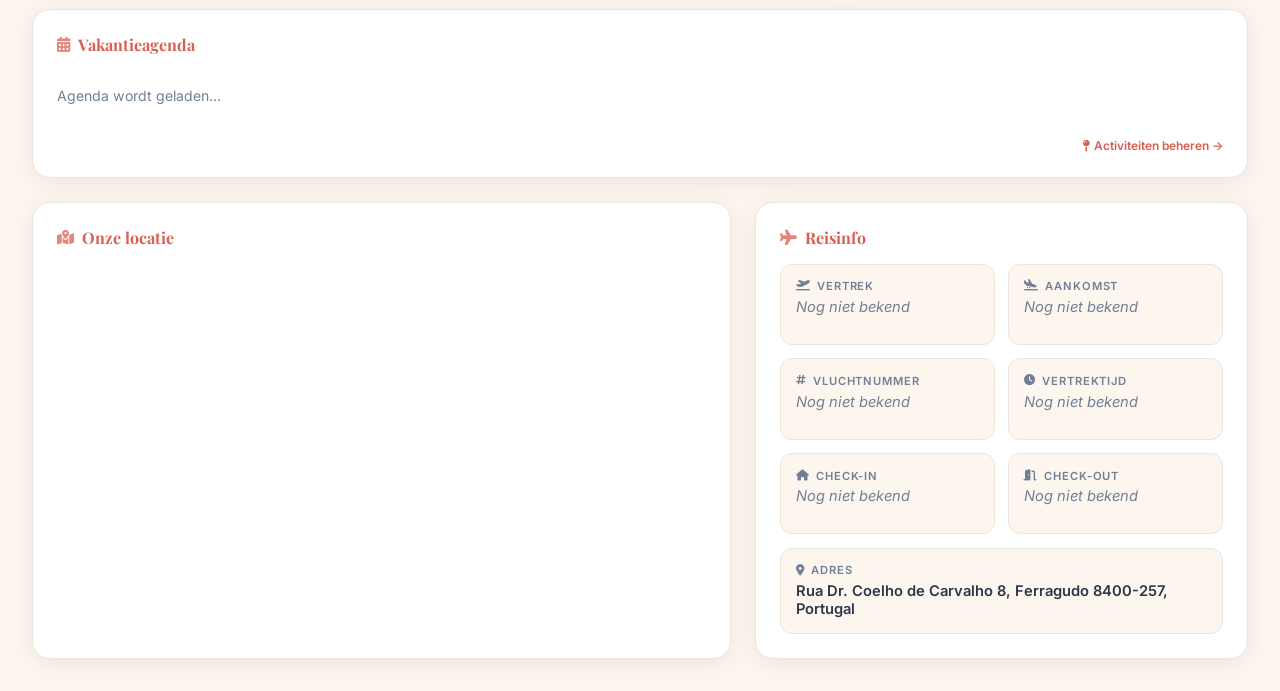
==== commit 45f7508b: "Mobiele audit: 14 fixes doorgelopen per pagina - theme-color alle 4 pagina's: blauw → koraal (#D95F5" ====
--- a/index.html
+++ b/index.html
@@ -6,7 +6,7 @@
   <title>Vakantie Oldegbers — Ferragudo 2027</title>
   <!-- PWA -->
   <link rel="manifest" href="manifest.json">
-  <meta name="theme-color" content="#1A6B8A">
+  <meta name="theme-color" content="#D95F52">
   <meta name="apple-mobile-web-app-capable" content="yes">
   <meta name="apple-mobile-web-app-status-bar-style" content="black-translucent">
   <meta name="apple-mobile-web-app-title" content="Vakantie">
@@ -51,7 +51,7 @@
     <div class="card jubileum-card" style="grid-column:span 12;">
       <div class="jubileum-inner" style="display:flex;align-items:center;gap:2rem;">
         <div style="position:relative;flex-shrink:0;cursor:pointer;" id="trouwfoto-wrap" title="Klik om trouwfoto toe te voegen">
-          <div id="trouwfoto-placeholder" style="width:110px;height:140px;border-radius:12px;background:linear-gradient(135deg,var(--primary),#0e4d6b);display:flex;flex-direction:column;align-items:center;justify-content:center;color:rgba(255,255,255,0.7);font-size:0.78rem;gap:0.4rem;border:2px dashed rgba(255,255,255,0.4);">
+          <div id="trouwfoto-placeholder" style="width:110px;height:140px;border-radius:12px;background:linear-gradient(135deg,var(--secondary),#b84038);display:flex;flex-direction:column;align-items:center;justify-content:center;color:rgba(255,255,255,0.85);font-size:0.78rem;gap:0.4rem;border:2px dashed rgba(255,255,255,0.4);">
             <i class="fa fa-camera" style="font-size:1.6rem;"></i>
             <span>Trouwfoto</span>
           </div>
@@ -147,7 +147,7 @@
         <div style="color:var(--text-light);font-size:0.88rem;padding:1rem 0;">Agenda wordt geladen...</div>
       </div>
       <div style="font-size:0.75rem;color:var(--text-light);margin-top:0.6rem;text-align:right;">
-        <a href="activities.html" style="color:var(--primary);text-decoration:none;font-weight:600;">
+        <a href="activities.html" style="color:var(--secondary);text-decoration:none;font-weight:600;">
           <i class="fa fa-map-pin"></i> Activiteiten beheren →
         </a>
       </div>
--- a/css/style.css
+++ b/css/style.css
@@ -29,7 +29,7 @@
 
 /* ── NAV DESKTOP ── */
 nav {
-  background: var(--primary);
+  background: var(--secondary);
   height: var(--nav-h);
   padding: 0 2rem;
   display: flex;
@@ -76,10 +76,11 @@
 .mob-nav {
   display: none;
   position: fixed;
+  top: auto !important;   /* override nav { top: 0 } */
   bottom: 0; left: 0; right: 0;
   background: white;
   height: var(--mob-nav-h);
-  border-top: 1px solid var(--border);
+  border-top: 3px solid var(--secondary);
   z-index: 200;
   box-shadow: 0 -4px 20px rgba(0,0,0,0.1);
 }
@@ -99,20 +100,20 @@
   position: relative;
 }
 .mob-nav a i { font-size: 1.25rem; }
-.mob-nav a.active, .mob-nav a:hover { color: var(--primary); }
-.mob-nav a.active i { color: var(--primary); }
+.mob-nav a.active, .mob-nav a:hover { color: var(--secondary); }
+.mob-nav a.active i { color: var(--secondary); }
 .mob-nav a.active::after {
   content: '';
   position: absolute;
   top: 0; left: 22%; right: 22%;
   height: 3px;
-  background: var(--primary);
+  background: var(--secondary);
   border-radius: 0 0 4px 4px;
 }
 
 /* ── HERO ── */
 .hero {
-  background: linear-gradient(140deg, var(--primary) 0%, #0d3d54 100%);
+  background: linear-gradient(140deg, #c94a3e 0%, var(--secondary) 60%, #e8705f 100%);
   color: white;
   padding: 3rem 2rem 2.5rem;
   text-align: center;
@@ -138,7 +139,7 @@
 
 /* ── PAGE HEADER ── */
 .page-header {
-  background: linear-gradient(140deg, var(--primary) 0%, #0d3d54 100%);
+  background: linear-gradient(140deg, #c94a3e 0%, var(--secondary) 100%);
   color: white;
   padding: 2rem;
 }
@@ -172,13 +173,13 @@
   font-family: 'Playfair Display', serif;
   font-size: 1rem;
   font-weight: 700;
-  color: var(--primary);
+  color: var(--secondary);
   margin-bottom: 1rem;
   display: flex;
   align-items: center;
   gap: 0.5rem;
 }
-.card-title i { color: var(--secondary); font-size: 0.95rem; }
+.card-title i { color: var(--secondary); font-size: 0.95rem; opacity: 0.75; }
 
 /* ── JUBILEUM ── */
 .jubileum-card { grid-column: span 12; }
@@ -193,12 +194,12 @@
 }
 .countdown-unit {
   text-align: center;
-  background: linear-gradient(135deg, var(--primary), var(--primary-dark));
+  background: linear-gradient(135deg, var(--secondary), #b84038);
   color: white;
   border-radius: 14px;
   padding: 1.1rem 1.6rem;
   min-width: 90px;
-  box-shadow: 0 4px 16px rgba(26,107,138,0.3);
+  box-shadow: 0 4px 16px rgba(217,95,82,0.35);
 }
 .countdown-unit .num {
   font-family: 'Playfair Display', serif;
@@ -252,7 +253,7 @@
 .avatar-placeholder {
   width: 76px; height: 76px;
   border-radius: 50%;
-  background: linear-gradient(135deg, var(--primary), #2d8fb5);
+  background: linear-gradient(135deg, var(--secondary), #e8705f);
   display: flex; align-items: center; justify-content: center;
   font-family: 'Playfair Display', serif;
   font-size: 1.7rem; font-weight: 700; color: white;
@@ -331,8 +332,8 @@
   text-decoration: none;
   font-family: 'Inter', sans-serif;
 }
-.btn-primary { background: var(--primary); color: white; }
-.btn-primary:hover { background: var(--primary-dark); transform: translateY(-1px); box-shadow: 0 4px 12px rgba(26,107,138,0.3); }
+.btn-primary { background: var(--secondary); color: white; }
+.btn-primary:hover { background: #b84038; transform: translateY(-1px); box-shadow: 0 4px 12px rgba(217,95,82,0.35); }
 .btn-secondary { background: var(--secondary); color: white; }
 .btn-secondary:hover { background: #c04d42; }
 .btn-outline { background: transparent; color: var(--primary); border: 2px solid var(--primary); }
@@ -363,7 +364,7 @@
 }
 .tab-btn.active {
   background: white;
-  color: var(--primary);
+  color: var(--secondary);
   box-shadow: 0 2px 8px rgba(0,0,0,0.1);
 }
 
@@ -460,7 +461,7 @@
   background: white; transition: border-color 0.2s;
 }
 .form-group input:focus, .form-group textarea:focus, .form-group select:focus {
-  outline: none; border-color: var(--primary);
+  outline: none; border-color: var(--secondary);
 }
 .form-row { display: grid; grid-template-columns: 1fr 1fr; gap: 1rem; }
 .modal-footer { display: flex; justify-content: flex-end; gap: 0.75rem; margin-top: 1.5rem; }
@@ -493,7 +494,7 @@
 }
 .check-item.done .check-box { background: var(--success); border-color: var(--success); }
 .progress-bar-wrap { background: var(--border); border-radius: 99px; height: 8px; margin: 0.5rem 0 1.5rem; overflow: hidden; }
-.progress-bar { height: 8px; background: linear-gradient(90deg, var(--primary), var(--secondary)); border-radius: 99px; transition: width 0.4s ease; }
+.progress-bar { height: 8px; background: linear-gradient(90deg, var(--secondary), var(--accent)); border-radius: 99px; transition: width 0.4s ease; }
 
 /* ── LIGHTBOX ── */
 .lightbox {
@@ -541,9 +542,9 @@
 
 /* ── FILTER KNOPPEN ACTIEF ── */
 .filter-btn.active {
-  background: var(--primary) !important;
+  background: var(--secondary) !important;
   color: white !important;
-  border-color: var(--primary) !important;
+  border-color: var(--secondary) !important;
 }
 
 /* ── FILTER SCROLLRIJ (activiteiten mobiel) ── */
@@ -589,17 +590,17 @@
   font-family: 'Inter', sans-serif;
   line-height: 1;
 }
-.reactie-btn:hover { border-color: var(--primary); background: rgba(26,107,138,0.06); }
-.reactie-btn.actief { background: rgba(26,107,138,0.1); border-color: var(--primary); color: var(--primary); }
+.reactie-btn:hover { border-color: var(--secondary); background: rgba(217,95,82,0.07); }
+.reactie-btn.actief { background: rgba(217,95,82,0.12); border-color: var(--secondary); color: var(--secondary); }
 .reactie-count { font-size: 0.78rem; font-weight: 700; color: inherit; }
 
 /* ── REISINFO BEWERKBAAR ── */
 .reisinfo-item { cursor: pointer; }
-.reisinfo-item:hover { background: rgba(26,107,138,0.04); }
+.reisinfo-item:hover { background: rgba(217,95,82,0.04); }
 .reisinfo-item:hover .ri-edit-hint { opacity: 1; }
 .ri-edit-hint {
   font-size: 0.63rem;
-  color: var(--primary);
+  color: var(--secondary);
   opacity: 0;
   transition: opacity 0.2s;
   margin-top: 0.1rem;
@@ -610,7 +611,7 @@
 .ri-inline-input {
   width: 100%;
   padding: 0.25rem 0.4rem;
-  border: 1.5px solid var(--primary);
+  border: 1.5px solid var(--secondary);
   border-radius: 6px;
   font-size: 0.92rem;
   font-weight: 600;
@@ -641,9 +642,9 @@
 }
 .agenda-notitie-input:focus {
   outline: none;
-  border-bottom-color: var(--primary);
+  border-bottom-color: var(--secondary);
   color: var(--text);
-  background: rgba(26,107,138,0.04);
+  background: rgba(217,95,82,0.05);
   border-radius: 4px;
   padding: 0.2rem 0.3rem;
 }
@@ -671,7 +672,7 @@
   padding: 0.9rem;
   transition: box-shadow 0.2s, border-color 0.2s;
 }
-.agenda-dag:hover { box-shadow: var(--shadow); border-color: var(--primary); }
+.agenda-dag:hover { box-shadow: var(--shadow); border-color: var(--secondary); }
 .agenda-dag.eerste {
   border-color: var(--accent);
   background: linear-gradient(135deg, #FFFBEE, #FFF8D6);
@@ -697,8 +698,8 @@
 }
 .agenda-dag-activiteiten { margin-top: 0.5rem; display: flex; flex-direction: column; gap: 0.25rem; }
 .agenda-activiteit-pill {
-  font-size: 0.72rem; color: var(--primary); font-weight: 600;
-  background: rgba(26,107,138,0.09); border-radius: 6px;
+  font-size: 0.72rem; color: var(--secondary); font-weight: 600;
+  background: rgba(217,95,82,0.1); border-radius: 6px;
   padding: 0.15rem 0.45rem; white-space: nowrap;
   overflow: hidden; text-overflow: ellipsis;
 }
@@ -740,7 +741,7 @@
   .form-row { grid-template-columns: 1fr; }
 
   #map { height: 280px; }
-  #mini-map { height: 220px; }
+  #mini-map { height: 220px !important; }
 
   .checklist-items { grid-template-columns: 1fr; }
 
@@ -772,6 +773,23 @@
   /* Activiteiten filter op mobiel — horizontaal scrollen */
   .activities-toolbar { flex-direction: column !important; align-items: stretch !important; }
   .activities-toolbar .btn { align-self: flex-start; }
+
+  /* Hero ondertitel: kleiner op mobiel */
+  .hero p { font-size: 0.82rem; }
+
+  /* Countdown: iets smaller zodat 4 blokken passen */
+  .countdown-unit { min-width: 64px; padding: 0.85rem 0.9rem; }
+  .countdown-unit .num { font-size: 1.9rem; }
+}
+
+/* ── TOUCH APPARATEN: delete-knoppen altijd zichtbaar ── */
+@media (hover: none) {
+  .gallery-item .del-btn,
+  .check-item .del-btn,
+  .check-item-expanded .del-btn { opacity: 0.6 !important; }
+  .gallery-item:hover .del-btn,
+  .check-item:hover .del-btn,
+  .check-item-expanded:hover .del-btn { opacity: 1 !important; }
 }
 
 @media (max-width: 480px) {
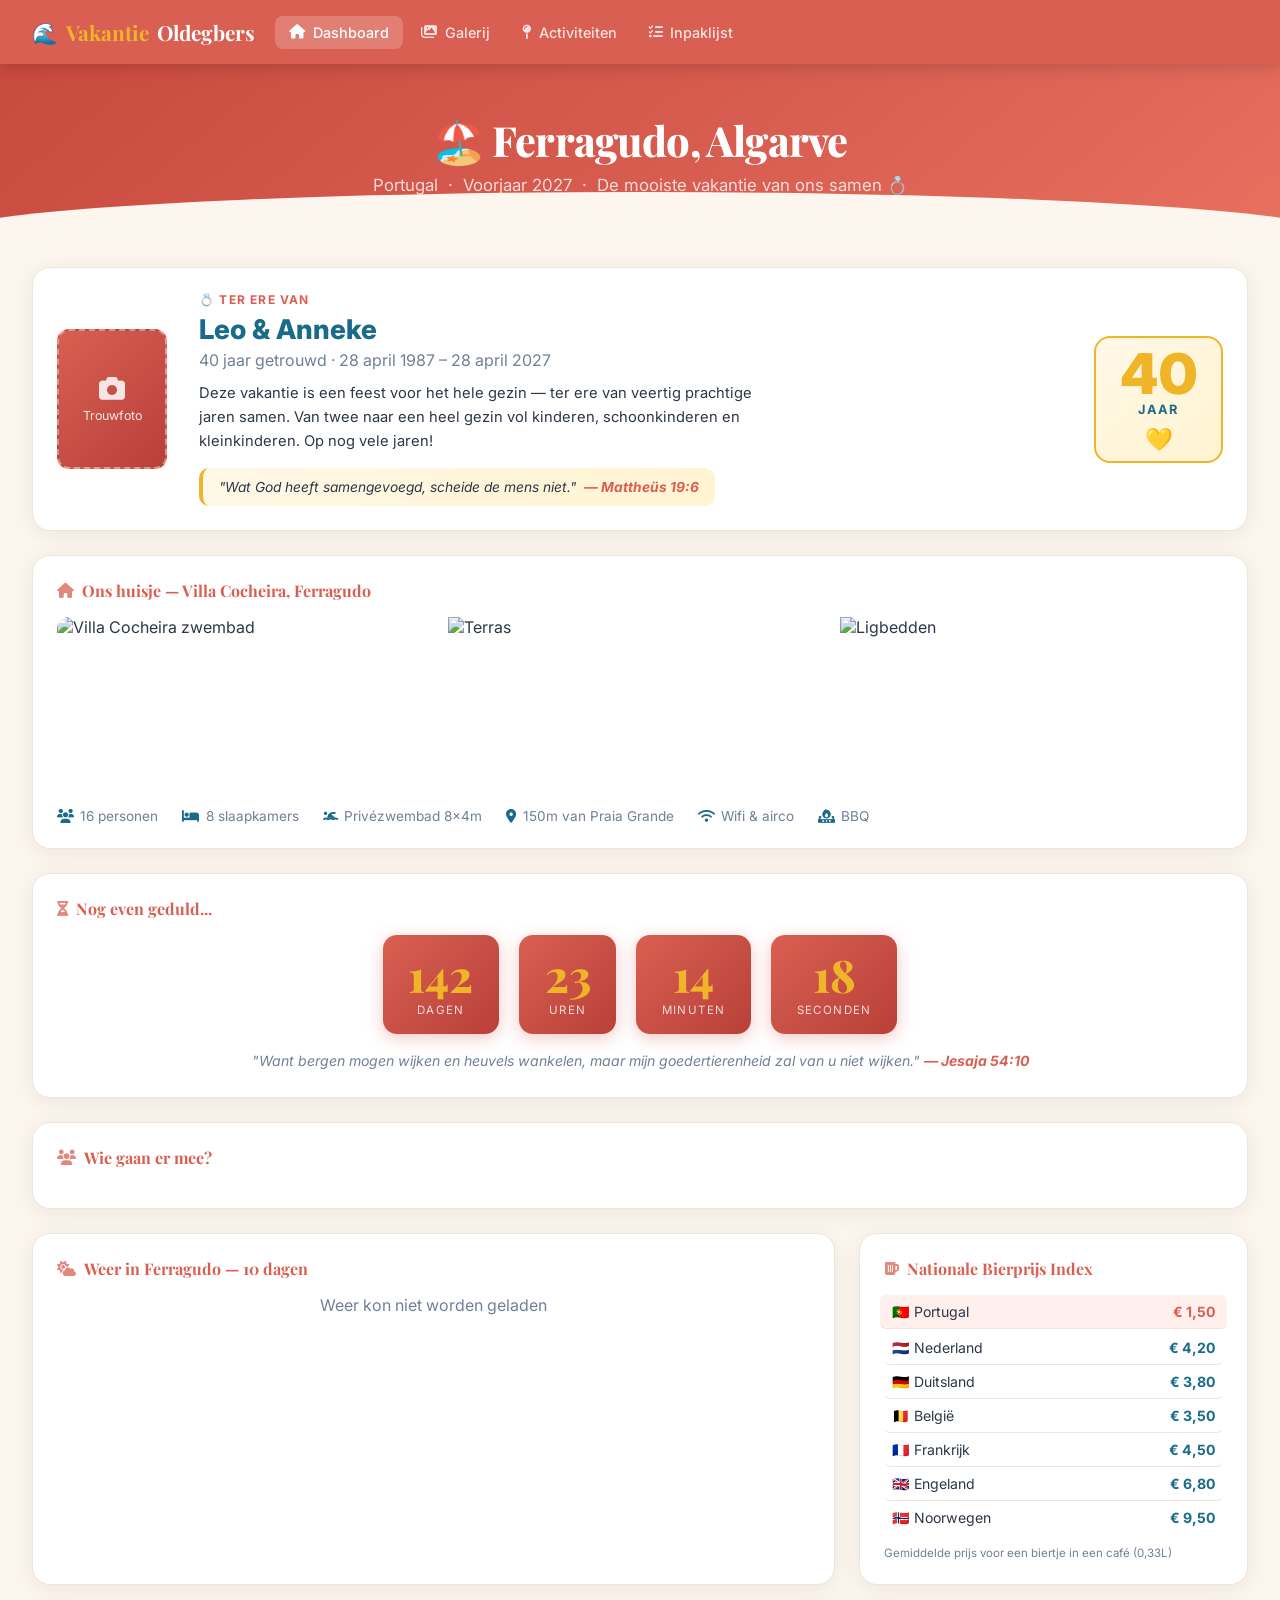
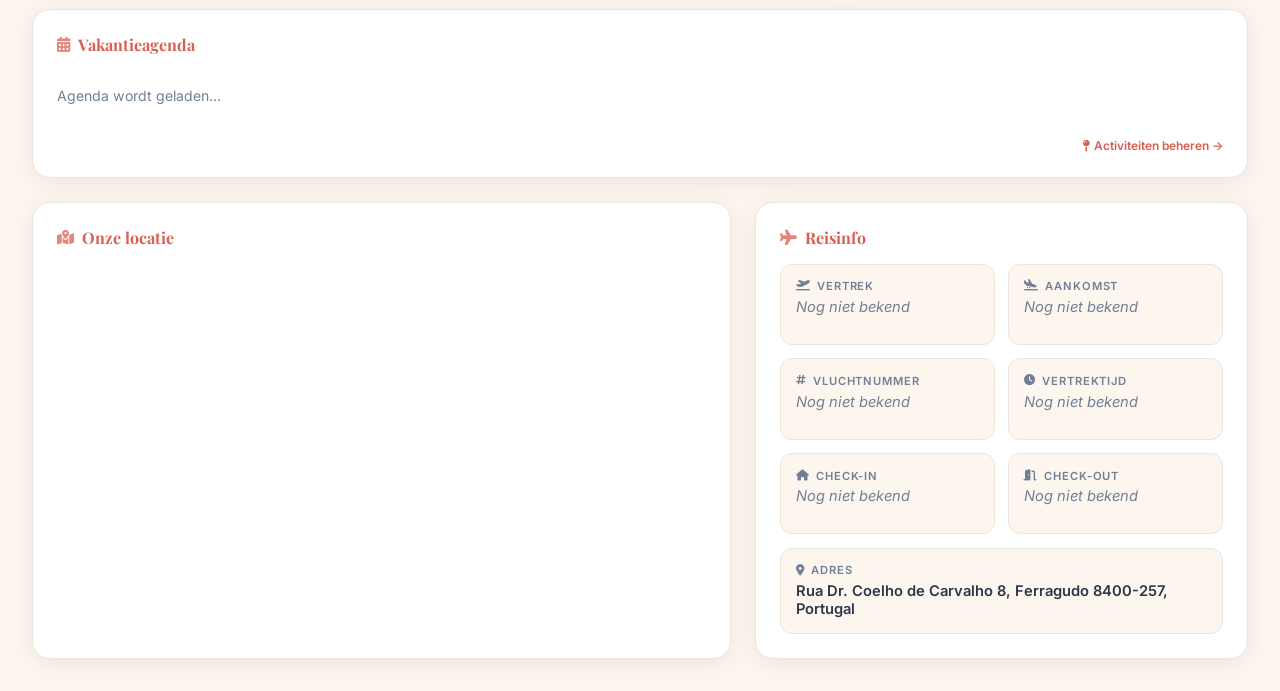
==== commit 2a36c9ac: "Push-meldingen volledig geïmplementeerd - sw.js: service worker ontvangt push-events en toont meldin" ====
--- a/index.html
+++ b/index.html
@@ -532,6 +532,7 @@
   });
 }
 laadActiviteitPins();
+toonMeldingBanner();
 </script>
 
 <nav class="mob-nav">
--- a/css/style.css
+++ b/css/style.css
@@ -19,6 +19,11 @@
 }
 
 * { box-sizing: border-box; margin: 0; padding: 0; }
+
+@keyframes pushSlideUp {
+  from { transform: translateY(120%); opacity: 0; }
+  to   { transform: translateY(0);    opacity: 1; }
+}
 
 body {
   font-family: 'Inter', system-ui, sans-serif;
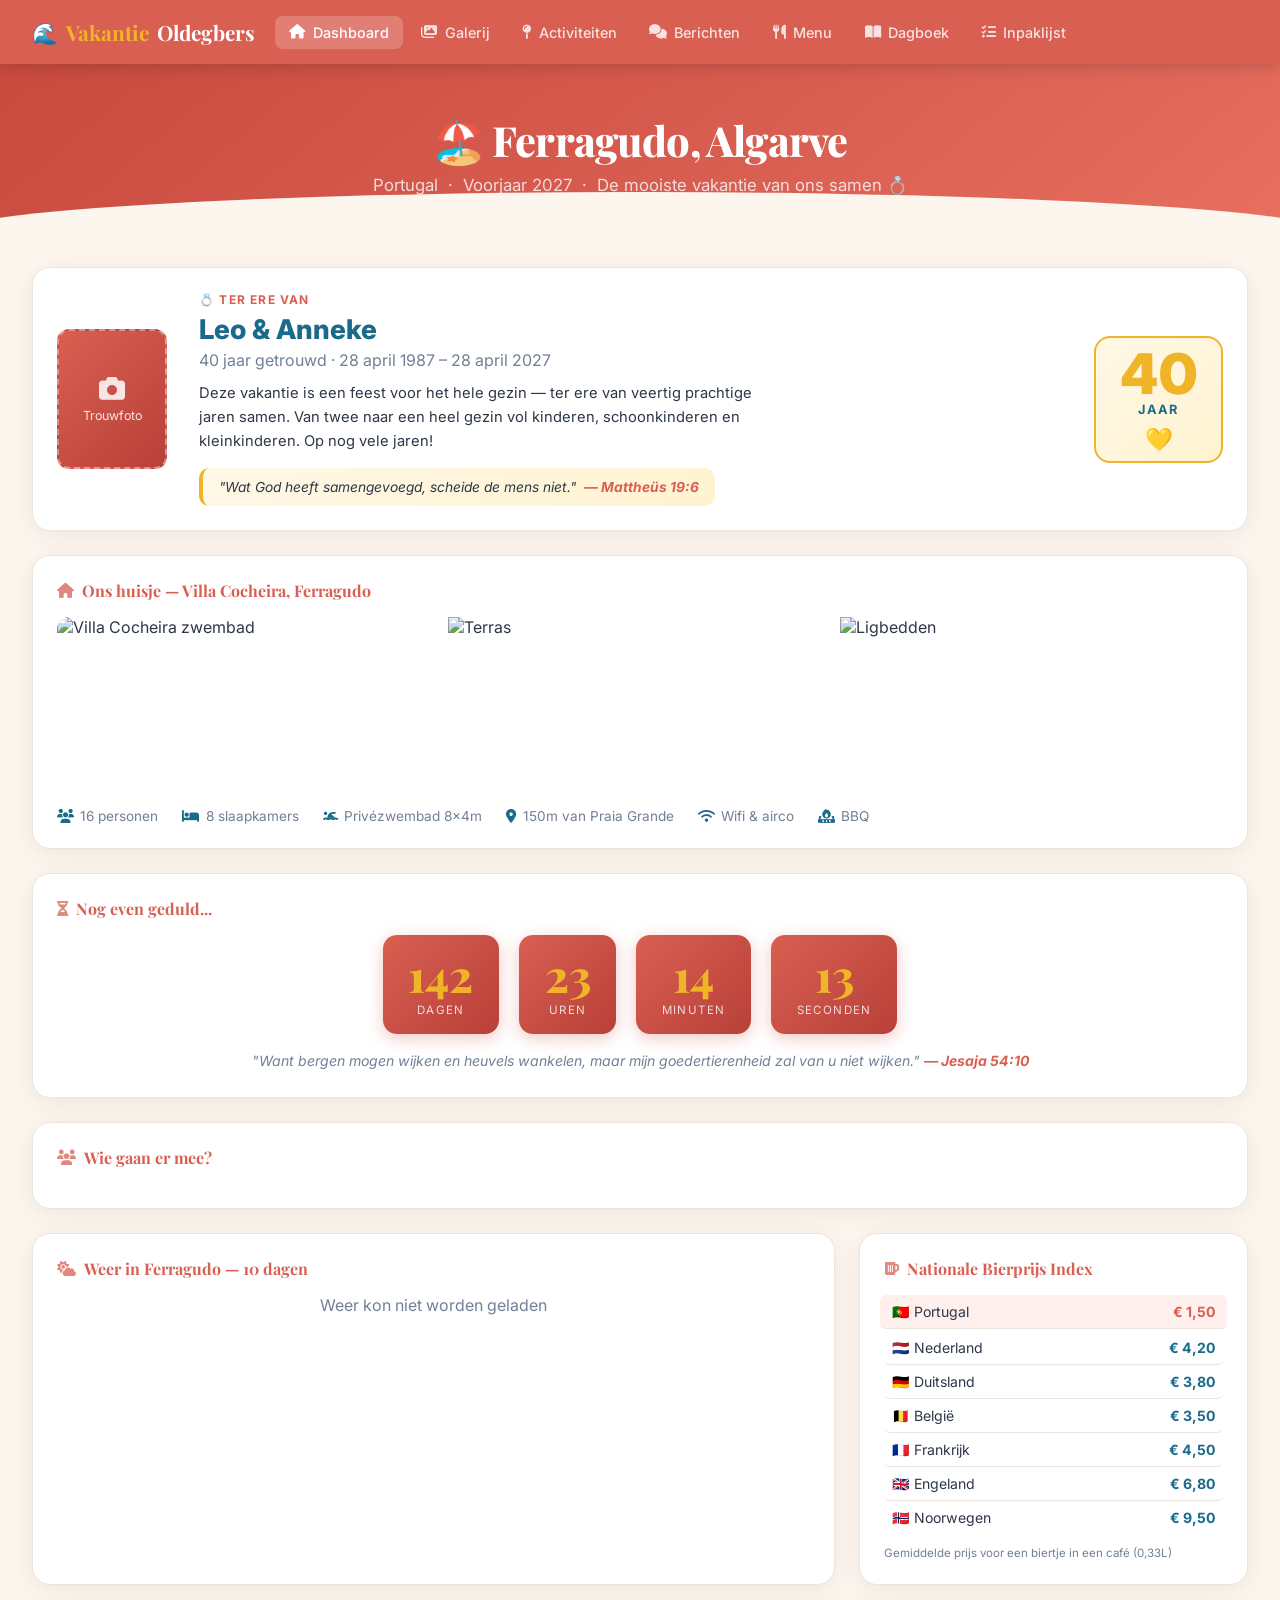
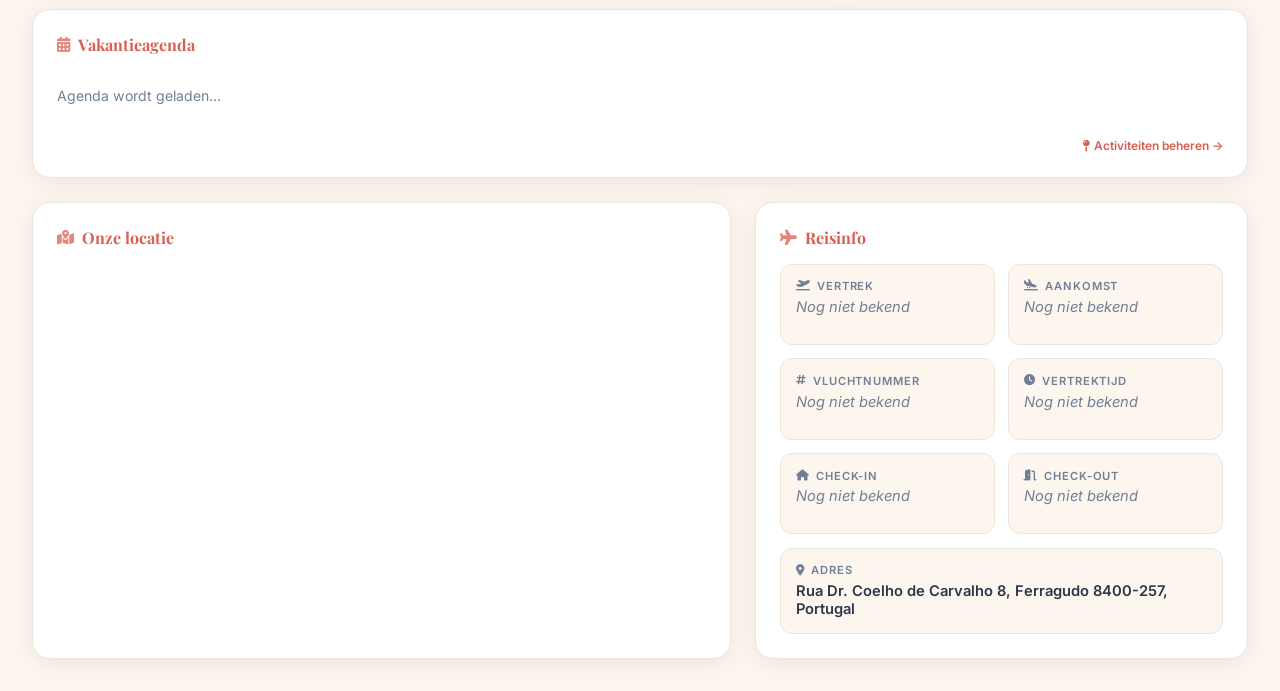
==== commit 4776655f: "Voeg 4 nieuwe features toe: stemmen, berichten, menuplan en dagboek - Stemmen op activiteiten: '✋ Wi" ====
--- a/index.html
+++ b/index.html
@@ -36,6 +36,9 @@
   <a href="index.html" class="nav-link active"><i class="fa fa-house"></i> Dashboard</a>
   <a href="gallery.html" class="nav-link"><i class="fa fa-images"></i> Galerij</a>
   <a href="activities.html" class="nav-link"><i class="fa fa-map-pin"></i> Activiteiten</a>
+  <a href="berichten.html" class="nav-link"><i class="fa fa-comments"></i> Berichten</a>
+  <a href="menu.html" class="nav-link"><i class="fa fa-utensils"></i> Menu</a>
+  <a href="dagboek.html" class="nav-link"><i class="fa fa-book-open"></i> Dagboek</a>
   <a href="checklist.html" class="nav-link"><i class="fa fa-list-check"></i> Inpaklijst</a>
 </nav>
 
@@ -539,7 +542,9 @@
   <a href="index.html" class="active"><i class="fa fa-house"></i><span>Dashboard</span></a>
   <a href="gallery.html"><i class="fa fa-images"></i><span>Galerij</span></a>
   <a href="activities.html"><i class="fa fa-map-pin"></i><span>Activiteiten</span></a>
-  <a href="checklist.html"><i class="fa fa-list-check"></i><span>Inpaklijst</span></a>
+  <a href="berichten.html"><i class="fa fa-comments"></i><span>Berichten</span></a>
+  <a href="#" id="meer-btn"><i class="fa fa-ellipsis"></i><span>Meer</span></a>
 </nav>
+<script>initMeerMenu();</script>
 </body>
 </html>
--- a/css/style.css
+++ b/css/style.css
@@ -806,3 +806,92 @@
   .avatar-placeholder, .deelnemer-avatar { width: 64px; height: 64px; }
   .reisinfo-grid { grid-template-columns: 1fr; }
 }
+
+/* ── STEMMEN ── */
+.stem-rij {
+  display: flex; align-items: center; gap: 0.5rem;
+  margin-top: 0.65rem; padding-top: 0.6rem;
+  border-top: 1px solid var(--border);
+}
+.stem-btn {
+  display: inline-flex; align-items: center; gap: 0.35rem;
+  padding: 0.28rem 0.8rem; border: 1.5px solid var(--border);
+  border-radius: 20px; background: var(--bg); font-size: 0.82rem;
+  font-weight: 600; cursor: pointer; transition: all 0.18s;
+  color: var(--text-light); font-family: 'Inter', sans-serif; line-height: 1;
+}
+.stem-btn:hover { border-color: var(--secondary); color: var(--secondary); background: rgba(217,95,82,0.07); }
+.stem-btn.actief { background: rgba(217,95,82,0.12); border-color: var(--secondary); color: var(--secondary); }
+
+/* ── BERICHTEN ── */
+.bericht-card {
+  background: white; border: 1.5px solid var(--border);
+  border-radius: 16px; padding: 1rem 1.25rem;
+  margin-bottom: 0.85rem; transition: box-shadow 0.2s; position: relative;
+}
+.bericht-card:hover { box-shadow: var(--shadow); }
+.bericht-naam { font-weight: 700; color: var(--secondary); font-size: 0.9rem; }
+.bericht-tijd { font-size: 0.72rem; color: var(--text-light); margin-left: 0.5rem; }
+.bericht-tekst { margin-top: 0.4rem; font-size: 0.92rem; color: var(--text); line-height: 1.65; white-space: pre-wrap; word-break: break-word; }
+
+/* ── MENUPLAN ── */
+.menu-wrap { overflow-x: auto; -webkit-overflow-scrolling: touch; border-radius: 12px; border: 1.5px solid var(--border); }
+.menu-table { border-collapse: collapse; min-width: 580px; width: 100%; }
+.menu-table thead th {
+  background: var(--secondary); color: white;
+  padding: 0.65rem 0.9rem; font-size: 0.8rem; font-weight: 700;
+  text-align: left; white-space: nowrap; border-bottom: 2px solid #b84038;
+}
+.menu-table thead th:first-child { background: #b84038; min-width: 86px; }
+.menu-table tbody td {
+  padding: 0.7rem 0.9rem; border-bottom: 1px solid var(--border);
+  border-right: 1px solid var(--border); vertical-align: top;
+  min-width: 130px; cursor: pointer; transition: background 0.15s;
+}
+.menu-table tbody td:first-child {
+  background: var(--bg); font-size: 0.78rem; font-weight: 700;
+  text-transform: uppercase; letter-spacing: 0.07em; color: var(--text-light);
+  cursor: default; white-space: nowrap; min-width: 86px;
+}
+.menu-table tbody td:not(:first-child):hover { background: rgba(217,95,82,0.06); }
+.menu-table tbody tr:last-child td { border-bottom: none; }
+.menu-table tbody td:last-child { border-right: none; }
+.menu-cel-gerecht { font-weight: 600; color: var(--text); font-size: 0.88rem; line-height: 1.35; }
+.menu-cel-kok { font-size: 0.72rem; color: var(--text-light); margin-top: 0.2rem; }
+.menu-cel-leeg { color: var(--border); font-style: italic; font-size: 0.78rem; }
+
+/* ── DAGBOEK ── */
+.dagboek-entry {
+  background: white; border: 1.5px solid var(--border);
+  border-radius: var(--radius); padding: 1.5rem;
+  margin-bottom: 1.25rem; position: relative; transition: box-shadow 0.2s;
+}
+.dagboek-entry:hover { box-shadow: var(--shadow-hover); }
+.dagboek-datum-badge {
+  display: inline-flex; align-items: center; gap: 0.4rem;
+  background: linear-gradient(135deg, var(--secondary), #b84038);
+  color: white; padding: 0.25rem 0.85rem; border-radius: 20px;
+  font-size: 0.78rem; font-weight: 700; margin-bottom: 0.85rem;
+}
+.dagboek-titel {
+  font-family: 'Playfair Display', serif; font-size: 1.2rem;
+  font-weight: 700; color: var(--text); margin-bottom: 0.65rem; line-height: 1.3;
+}
+.dagboek-tekst {
+  font-size: 0.92rem; color: var(--text); line-height: 1.7;
+  white-space: pre-wrap; word-break: break-word; margin-bottom: 0.75rem;
+}
+.dagboek-foto { width: 100%; max-height: 340px; object-fit: cover; border-radius: 12px; margin-bottom: 0.75rem; cursor: pointer; }
+.dagboek-auteur { font-size: 0.8rem; color: var(--text-light); font-style: italic; }
+
+/* ── MEER MENU ── */
+.meer-menu-item {
+  text-decoration: none; color: var(--text); display: flex;
+  flex-direction: column; align-items: center; gap: 0.4rem;
+  padding: 0.9rem 0.5rem; border-radius: 12px; background: var(--bg);
+  border: 1.5px solid var(--border); transition: all 0.2s;
+}
+.meer-menu-item:hover, .meer-menu-item:active { border-color: var(--secondary); background: rgba(217,95,82,0.06); }
+.meer-menu-item i { font-size: 1.4rem; color: var(--secondary); }
+.meer-menu-item span { font-size: 0.75rem; font-weight: 600; color: var(--text); }
+@keyframes meerSlideUp { from { transform: translateY(8px); opacity: 0; } to { transform: translateY(0); opacity: 1; } }
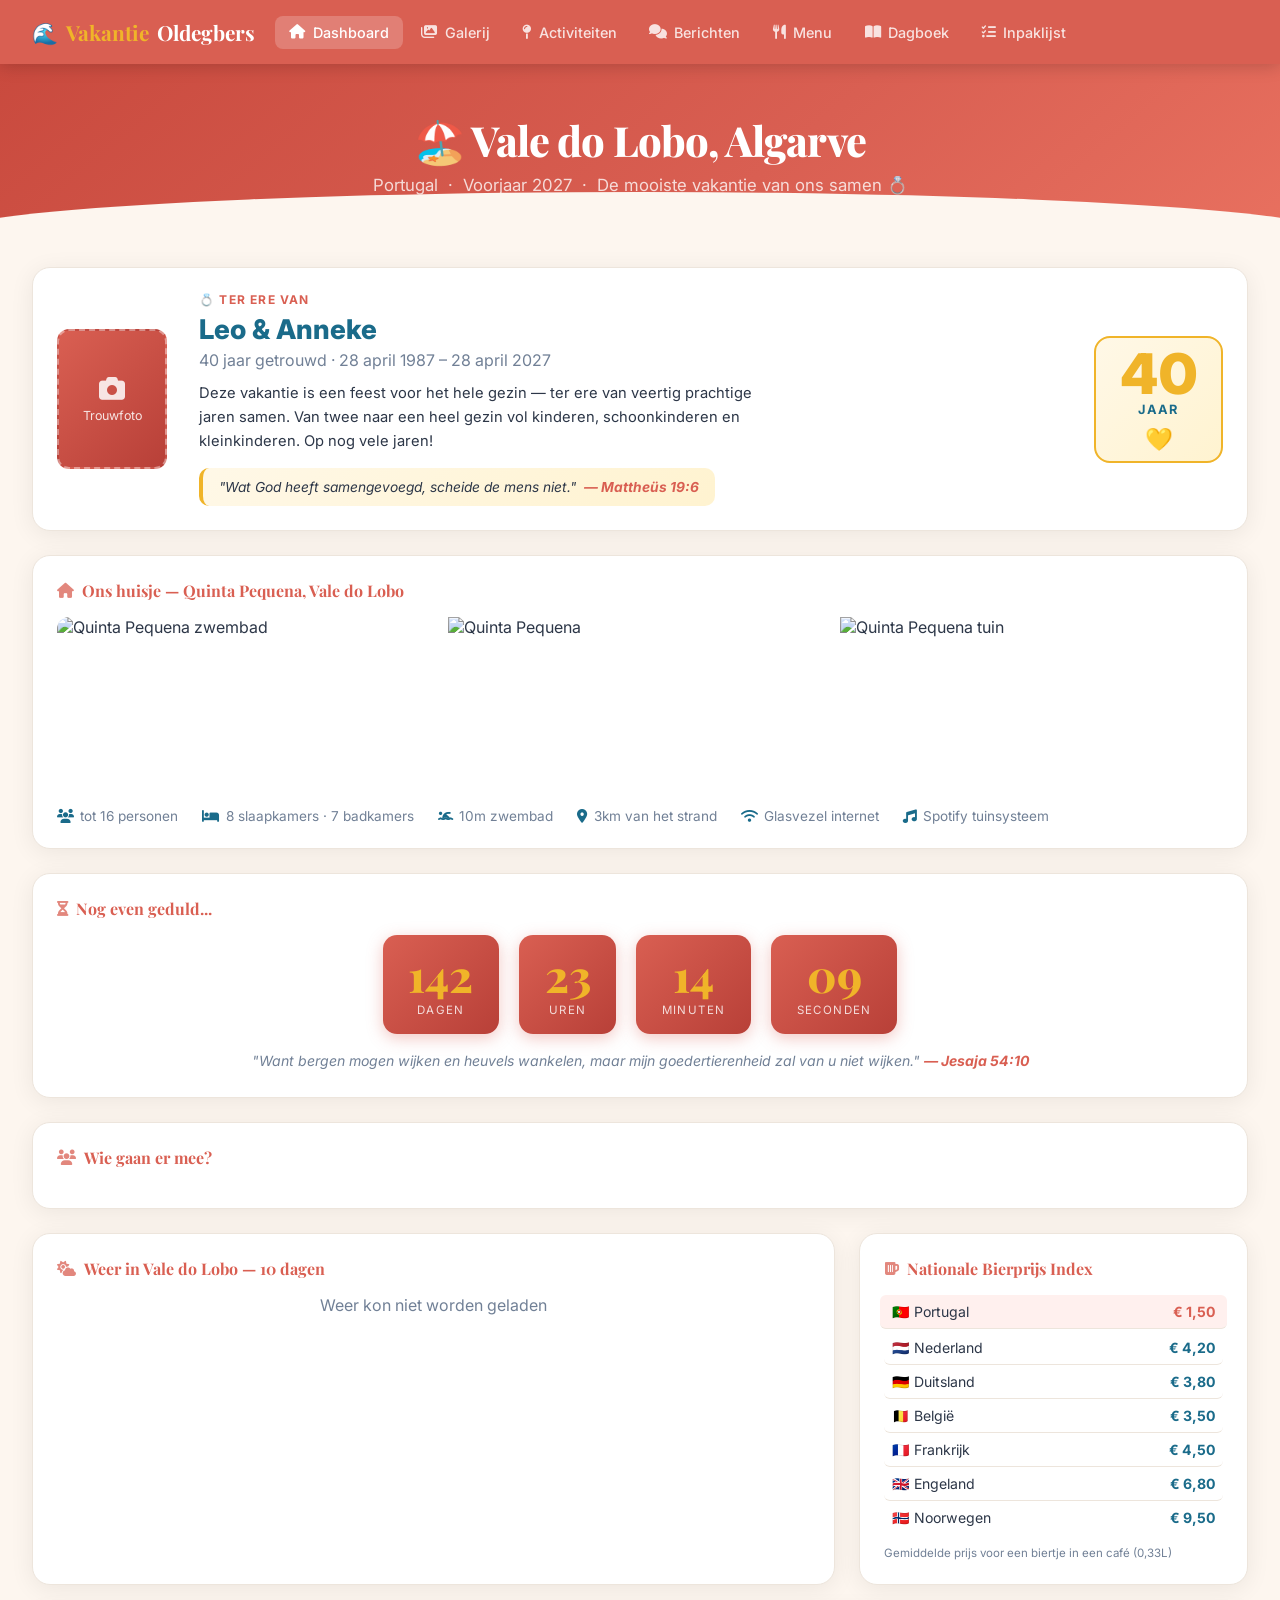
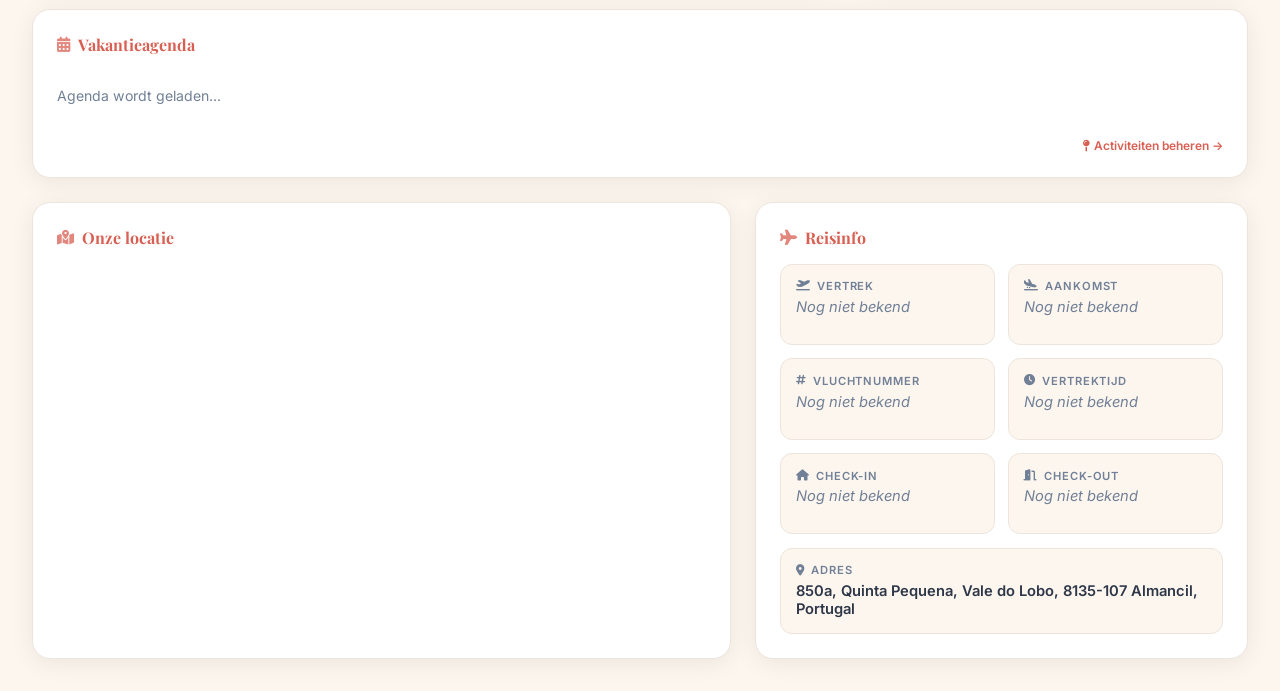
==== commit 3825fd5f: "Vervang Villa Cocheira door Quinta Pequena, Vale do Lobo - Nieuwe villa: Quinta Pequena, 850a Vale d" ====
--- a/index.html
+++ b/index.html
@@ -12,9 +12,9 @@
   <meta name="apple-mobile-web-app-title" content="Vakantie">
   <link rel="apple-touch-icon" href="icons/icon.svg">
   <!-- Open Graph -->
-  <meta property="og:title" content="Vakantie Oldegbers — Ferragudo 2027">
-  <meta property="og:description" content="De familiepagina voor onze vakantie naar Ferragudo, Algarve! 🌊 Leo & Anneke 40 jaar getrouwd.">
-  <meta property="og:image" content="https://villacocheira.com/wp-content/uploads/2018/09/Villa-Cocheira-Beach-House-Ferragudo-Pool-6-1.jpg">
+  <meta property="og:title" content="Vakantie Oldegbers — Vale do Lobo 2027">
+  <meta property="og:description" content="De familiepagina voor onze vakantie naar Vale do Lobo, Algarve! 🌊 Leo & Anneke 40 jaar getrouwd.">
+  <meta property="og:image" content="https://cdn.hometogo.net/large/e_v5/e4b/c42/d12c05bf570acf633b957c179a.jpg">
   <meta property="og:url" content="https://vakantie.oldegbers.nl">
   <meta property="og:type" content="website">
   <meta property="og:locale" content="nl_NL">
@@ -43,7 +43,7 @@
 </nav>
 
 <div class="hero">
-  <h1>🏖️ Ferragudo, Algarve</h1>
+  <h1>🏖️ Vale do Lobo, Algarve</h1>
   <p>Portugal &nbsp;·&nbsp; Voorjaar 2027 &nbsp;·&nbsp; De mooiste vakantie van ons samen 💍</p>
 </div>
 
@@ -83,19 +83,19 @@
 
     <!-- ONS HUISJE -->
     <div class="card" style="grid-column:span 12;">
-      <div class="card-title"><i class="fa fa-house"></i> Ons huisje — Villa Cocheira, Ferragudo</div>
+      <div class="card-title"><i class="fa fa-house"></i> Ons huisje — Quinta Pequena, Vale do Lobo</div>
       <div class="foto-strip">
-        <img src="https://villacocheira.com/wp-content/uploads/2018/09/Villa-Cocheira-Beach-House-Ferragudo-Pool-6-1.jpg" alt="Villa Cocheira zwembad">
-        <img src="https://villacocheira.com/wp-content/uploads/2018/09/Villa-Cocheira-Beach-House-Ferragudo-Terrace-5.jpg" alt="Terras">
-        <img src="https://villacocheira.com/wp-content/uploads/2018/09/Villa-Cocheira-Beach-House-Ferragudo-Sunbeds.jpg" alt="Ligbedden">
+        <img src="https://cdn.hometogo.net/large/e_v5/e4b/c42/d12c05bf570acf633b957c179a.jpg" alt="Quinta Pequena zwembad">
+        <img src="https://cdn.hometogo.net/medium/v1/e4c/4d9/2cc518aa08f077367546927b3b.jpg" alt="Quinta Pequena">
+        <img src="https://cdn.hometogo.net/medium/e_v5/418/fa1/9bd37e273d5fe123e829cd910e.jpg" alt="Quinta Pequena tuin">
       </div>
       <div style="display:flex;flex-wrap:wrap;gap:1.5rem;color:var(--text-light);font-size:0.85rem;">
-        <div><i class="fa fa-users" style="color:var(--primary);margin-right:0.4rem;"></i>16 personen</div>
-        <div><i class="fa fa-bed" style="color:var(--primary);margin-right:0.4rem;"></i>8 slaapkamers</div>
-        <div><i class="fa fa-person-swimming" style="color:var(--primary);margin-right:0.4rem;"></i>Privézwembad 8×4m</div>
-        <div><i class="fa fa-location-dot" style="color:var(--primary);margin-right:0.4rem;"></i>150m van Praia Grande</div>
-        <div><i class="fa fa-wifi" style="color:var(--primary);margin-right:0.4rem;"></i>Wifi & airco</div>
-        <div><i class="fa fa-fire-burner" style="color:var(--primary);margin-right:0.4rem;"></i>BBQ</div>
+        <div><i class="fa fa-users" style="color:var(--primary);margin-right:0.4rem;"></i>tot 16 personen</div>
+        <div><i class="fa fa-bed" style="color:var(--primary);margin-right:0.4rem;"></i>8 slaapkamers · 7 badkamers</div>
+        <div><i class="fa fa-person-swimming" style="color:var(--primary);margin-right:0.4rem;"></i>10m zwembad</div>
+        <div><i class="fa fa-location-dot" style="color:var(--primary);margin-right:0.4rem;"></i>3km van het strand</div>
+        <div><i class="fa fa-wifi" style="color:var(--primary);margin-right:0.4rem;"></i>Glasvezel internet</div>
+        <div><i class="fa fa-music" style="color:var(--primary);margin-right:0.4rem;"></i>Spotify tuinsysteem</div>
       </div>
     </div>
 
@@ -121,7 +121,7 @@
 
     <!-- WEER -->
     <div class="card weer-card">
-      <div class="card-title"><i class="fa fa-cloud-sun"></i> Weer in Ferragudo — 10 dagen</div>
+      <div class="card-title"><i class="fa fa-cloud-sun"></i> Weer in Vale do Lobo — 10 dagen</div>
       <div class="weer-grid" id="weer-grid">
         <div style="grid-column:span 5;text-align:center;color:var(--text-light);padding:2rem;">Weer wordt geladen...</div>
       </div>
@@ -198,7 +198,7 @@
         </div>
         <div class="reisinfo-item" style="grid-column:span 2;">
           <div class="ri-label"><i class="fa fa-location-dot"></i> Adres</div>
-          <div class="ri-value">Rua Dr. Coelho de Carvalho 8, Ferragudo 8400-257, Portugal</div>
+          <div class="ri-value">850a, Quinta Pequena, Vale do Lobo, 8135-107 Almancil, Portugal</div>
         </div>
       </div>
     </div>
@@ -367,7 +367,7 @@
 planeerWeerRefresh();
 
 // ---- KAART ----
-const map = L.map('map').setView([37.105, -8.38], 10);
+const map = L.map('map').setView([37.06, -8.05], 12);
 L.tileLayer('https://{s}.tile.openstreetmap.org/{z}/{x}/{y}.png', {
   attribution: '© OpenStreetMap'
 }).addTo(map);
@@ -380,7 +380,7 @@
 });
 L.marker([LOCATIE.lat, LOCATIE.lng], { icon: huisIcon })
   .addTo(map)
-  .bindPopup('<strong>Ons huisje</strong><br>Ferragudo, Algarve, Portugal')
+  .bindPopup('<strong>Quinta Pequena</strong><br>Vale do Lobo, Almancil, Portugal')
   .openPopup();
 
 // ---- REISINFO ----
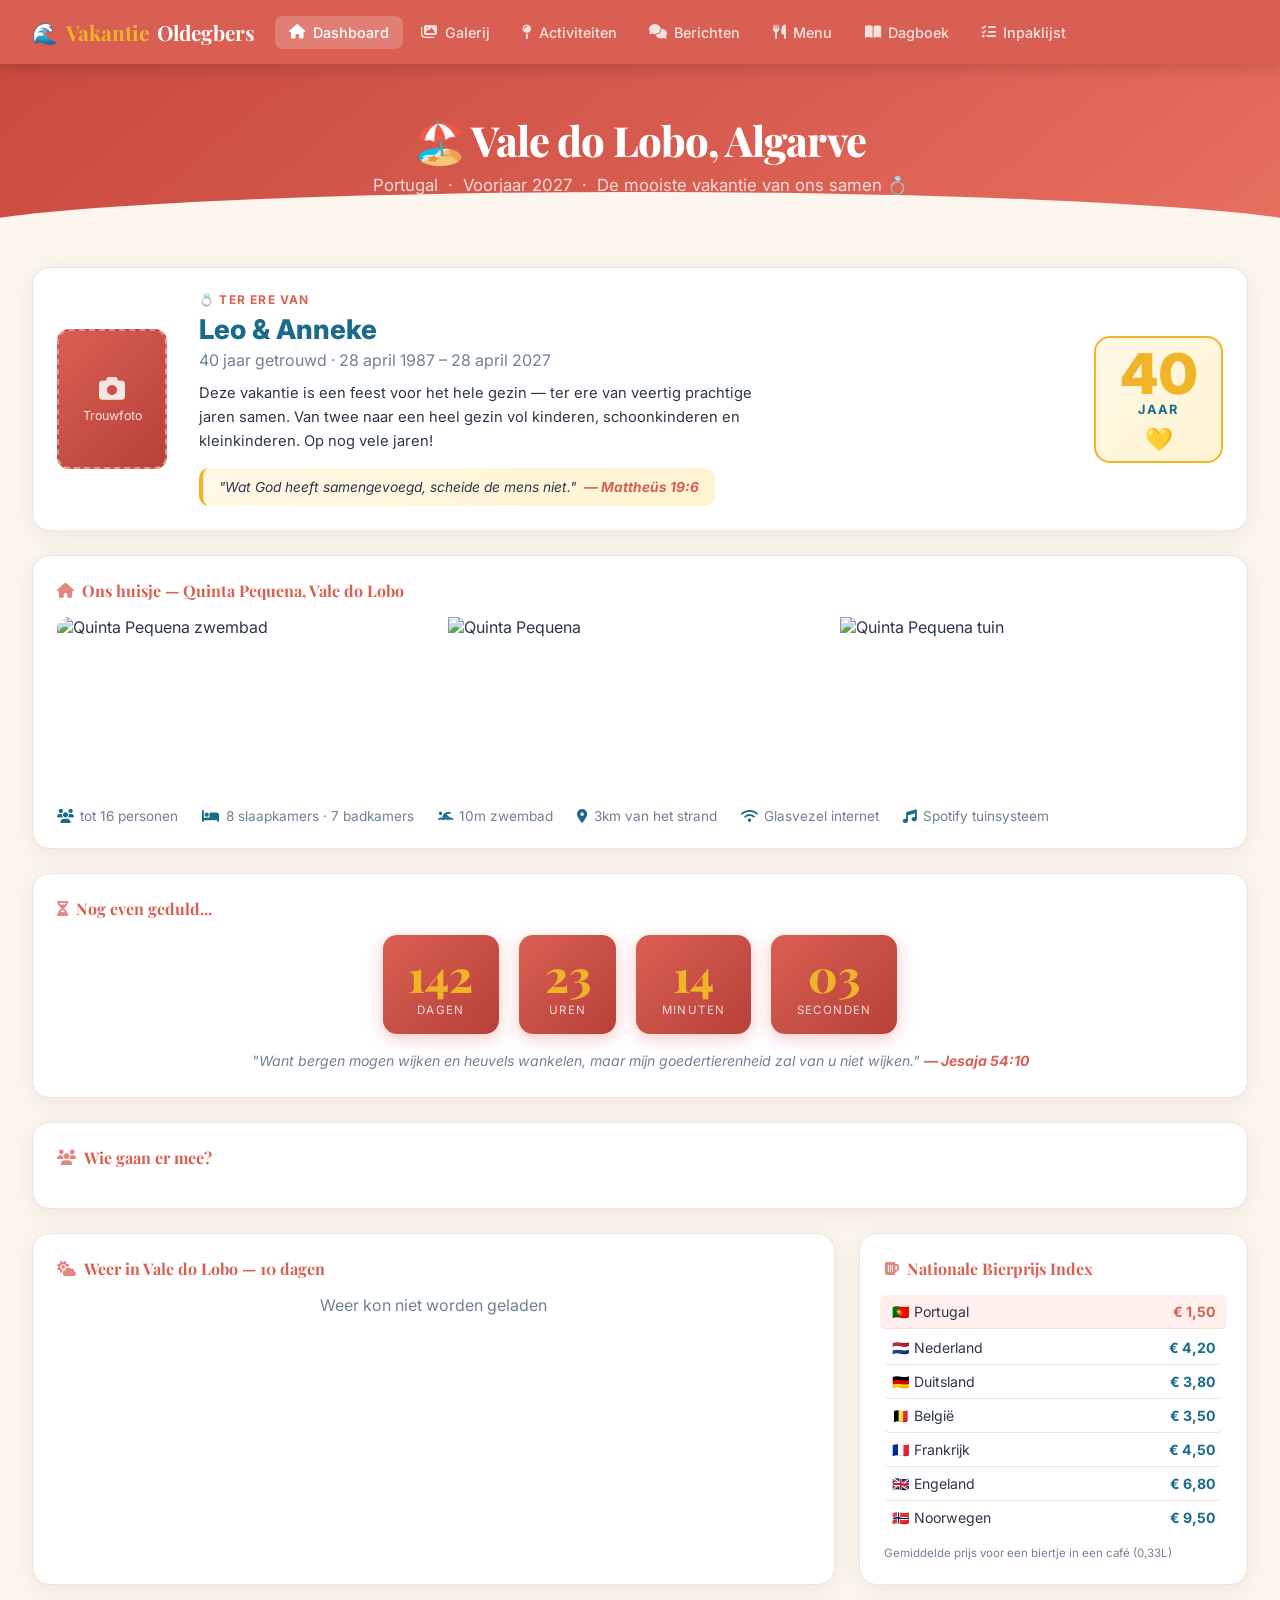
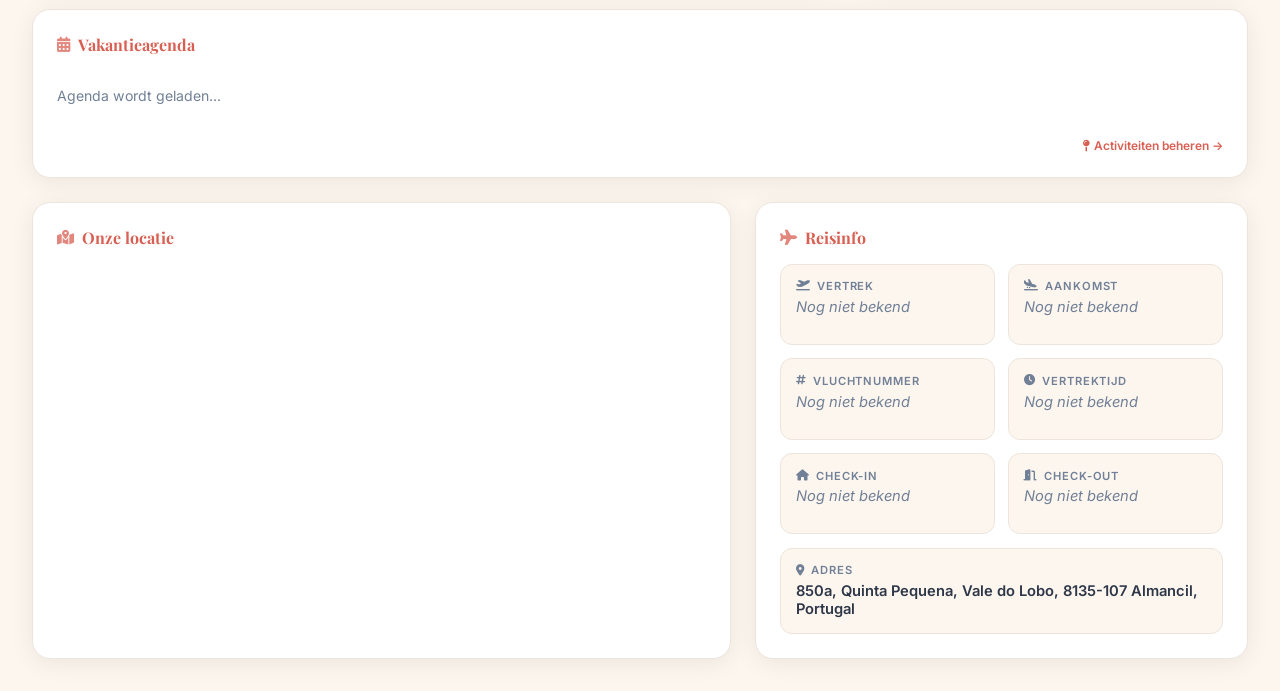
==== commit 22602f0a: "Fix: verwijder resterende Ferragudo-referenties en corrigeer vakantieduur - index.html title: Ferrag" ====
--- a/index.html
+++ b/index.html
@@ -3,7 +3,7 @@
 <head>
   <meta charset="UTF-8">
   <meta name="viewport" content="width=device-width, initial-scale=1.0">
-  <title>Vakantie Oldegbers — Ferragudo 2027</title>
+  <title>Vakantie Oldegbers — Vale do Lobo 2027</title>
   <!-- PWA -->
   <link rel="manifest" href="manifest.json">
   <meta name="theme-color" content="#D95F52">
@@ -443,7 +443,7 @@
 // ---- VAKANTIEAGENDA ----
 async function laadAgenda() {
   const VERTREK = new Date('2027-04-28');
-  const TERUG   = new Date('2027-05-05');
+  const TERUG   = new Date('2027-05-07');
 
   const [{ data: activiteiten }, { data: notities }] = await Promise.all([
     db.from('activiteiten').select('naam, datum, categorie'),
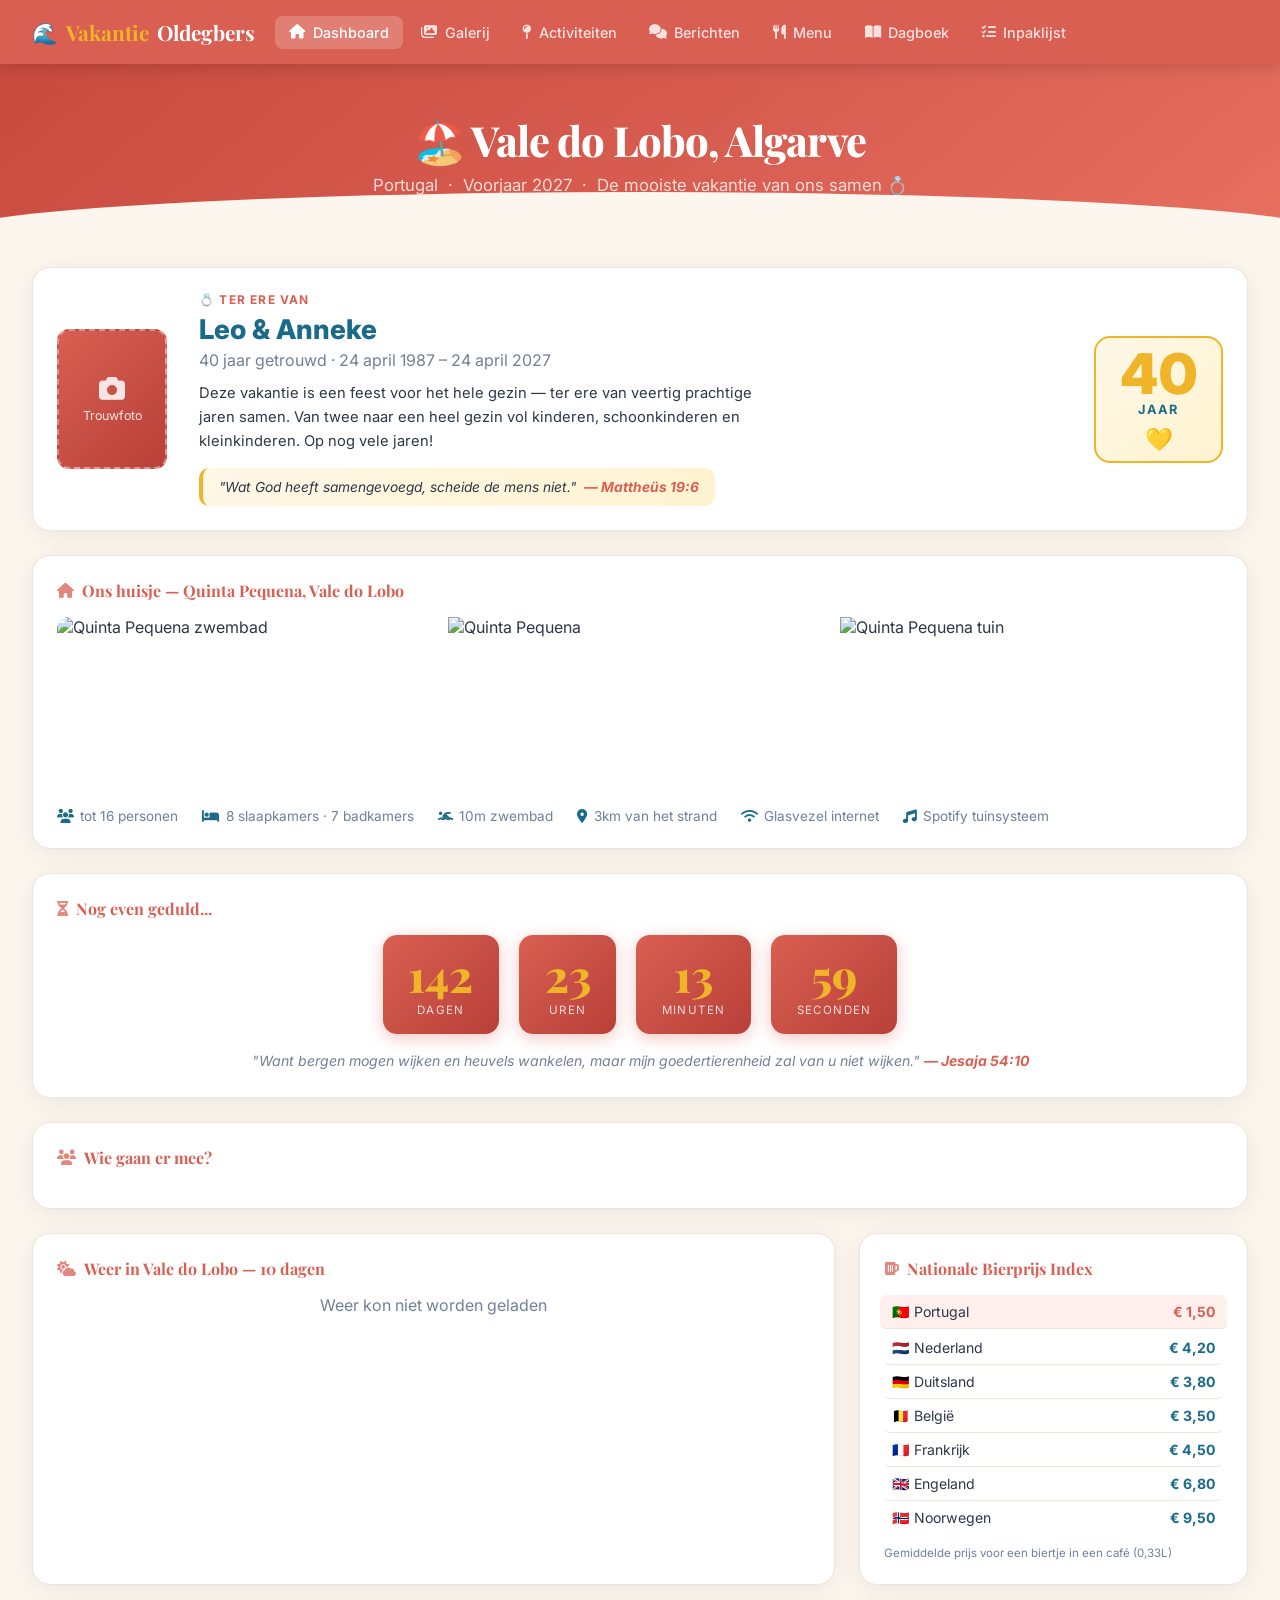
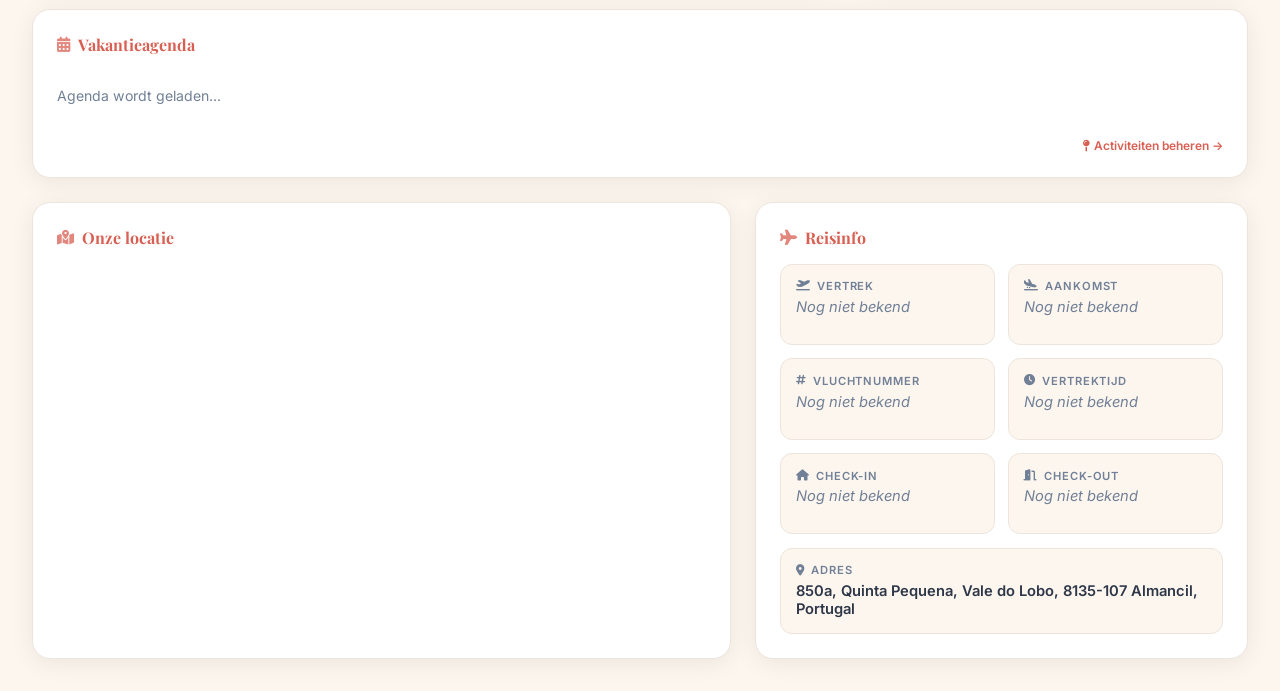
==== commit 716b9a09: "Fix huwelijksdatum Leo & Anneke: 24 april (niet 28 april) 28 april is de vertrekdatum, het jubileum " ====
--- a/index.html
+++ b/index.html
@@ -64,7 +64,7 @@
         <div style="flex:1;min-width:0;">
           <div style="font-size:0.75rem;text-transform:uppercase;letter-spacing:0.1em;color:var(--secondary);font-weight:700;margin-bottom:0.35rem;">💍 Ter ere van</div>
           <h2 style="font-size:1.7rem;font-weight:800;color:var(--primary);margin-bottom:0.25rem;">Leo & Anneke</h2>
-          <div style="font-size:1rem;color:var(--text-light);margin-bottom:0.7rem;">40 jaar getrouwd · 28 april 1987 – 28 april 2027</div>
+          <div style="font-size:1rem;color:var(--text-light);margin-bottom:0.7rem;">40 jaar getrouwd · 24 april 1987 – 24 april 2027</div>
           <p style="color:var(--text);font-size:0.92rem;line-height:1.65;max-width:580px;">
             Deze vakantie is een feest voor het hele gezin — ter ere van veertig prachtige jaren samen.
             Van twee naar een heel gezin vol kinderen, schoonkinderen en kleinkinderen. Op nog vele jaren!
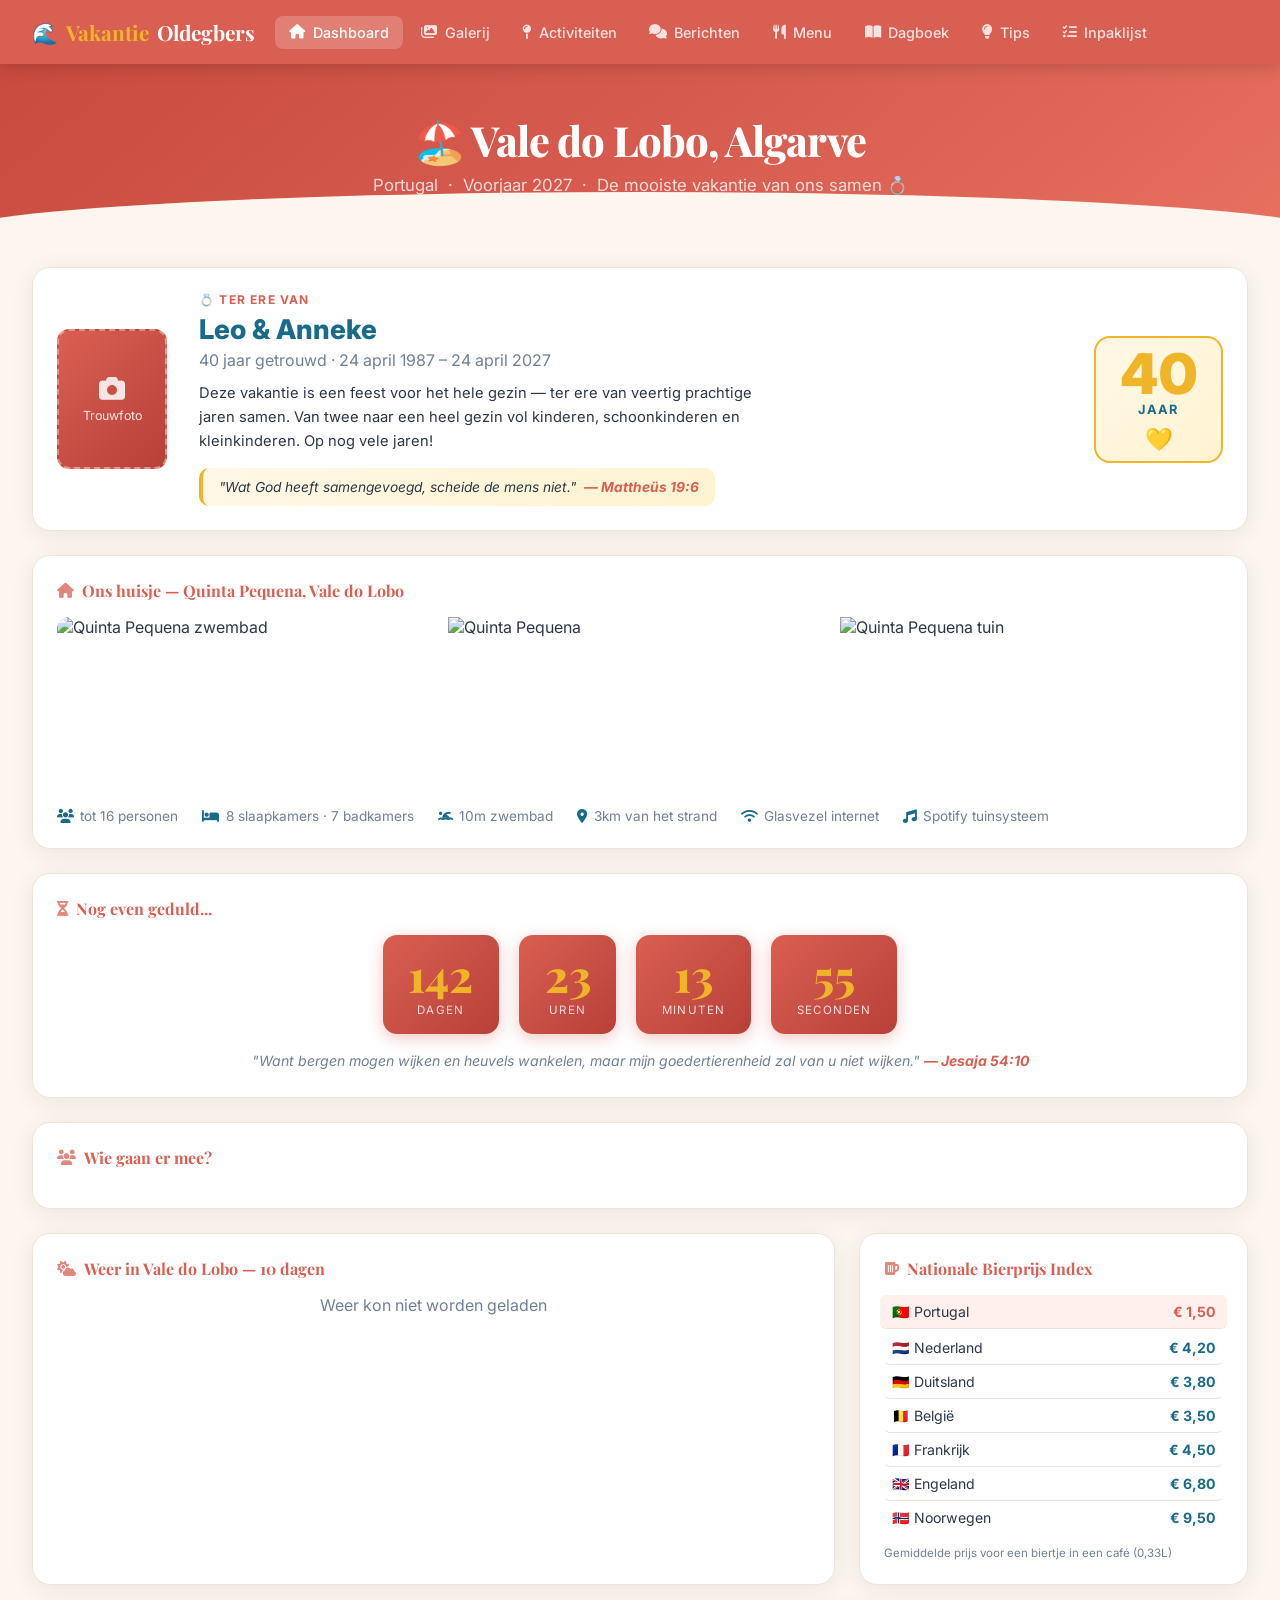
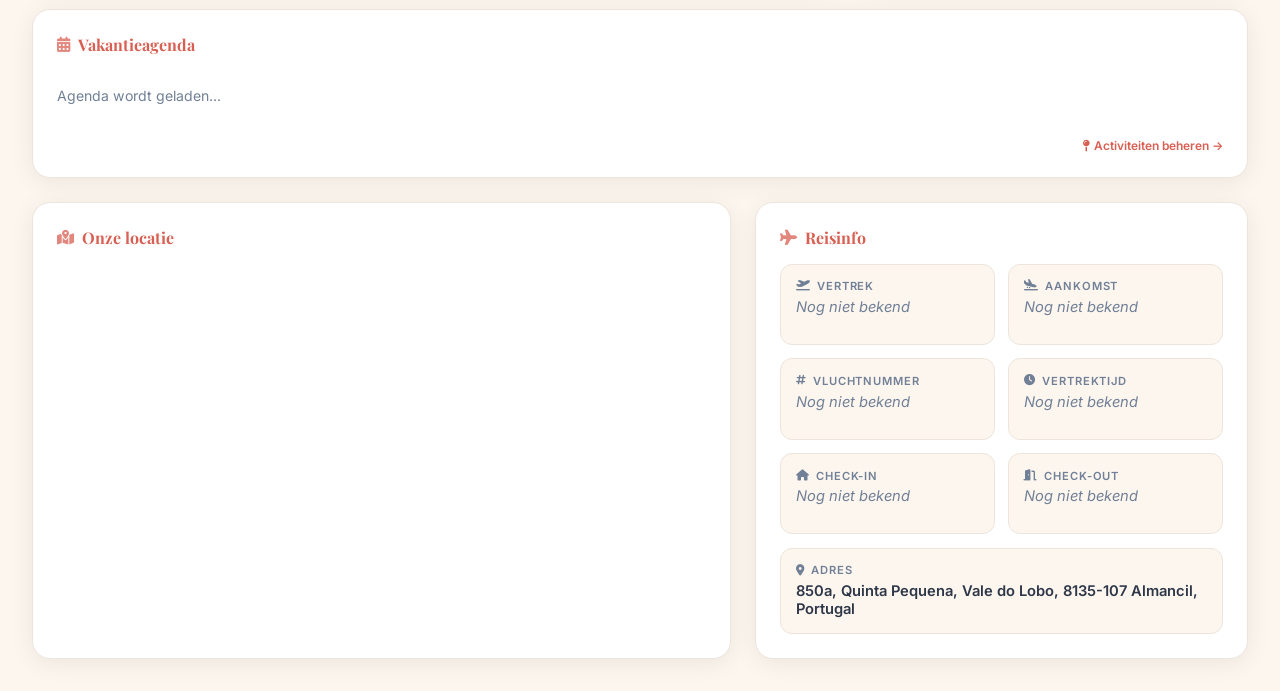
==== commit 06ced6a4: "Voeg Tips & Suggesties pagina toe (60 tips in 6 categorieën) - Nieuwe pagina: suggesties.html - 6 ca" ====
--- a/index.html
+++ b/index.html
@@ -39,6 +39,7 @@
   <a href="berichten.html" class="nav-link"><i class="fa fa-comments"></i> Berichten</a>
   <a href="menu.html" class="nav-link"><i class="fa fa-utensils"></i> Menu</a>
   <a href="dagboek.html" class="nav-link"><i class="fa fa-book-open"></i> Dagboek</a>
+  <a href="suggesties.html" class="nav-link"><i class="fa fa-lightbulb"></i> Tips</a>
   <a href="checklist.html" class="nav-link"><i class="fa fa-list-check"></i> Inpaklijst</a>
 </nav>
 
